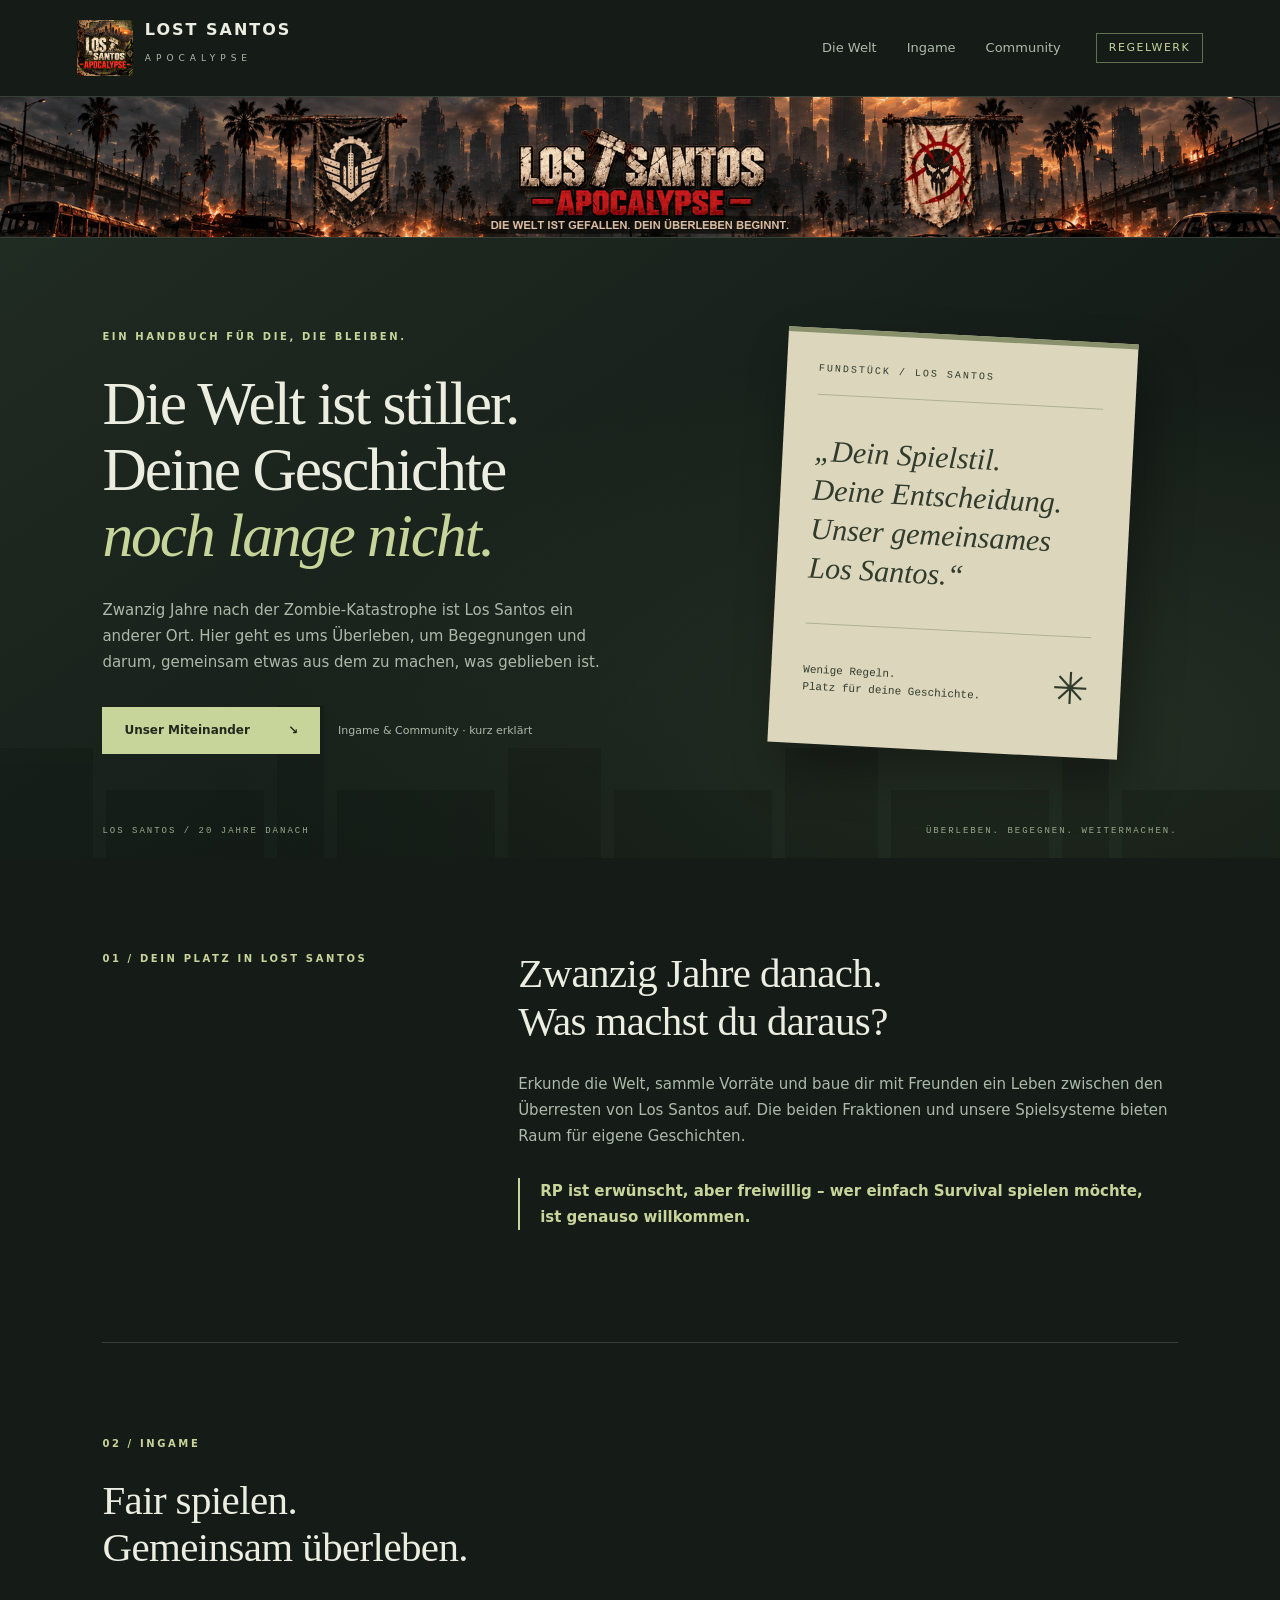
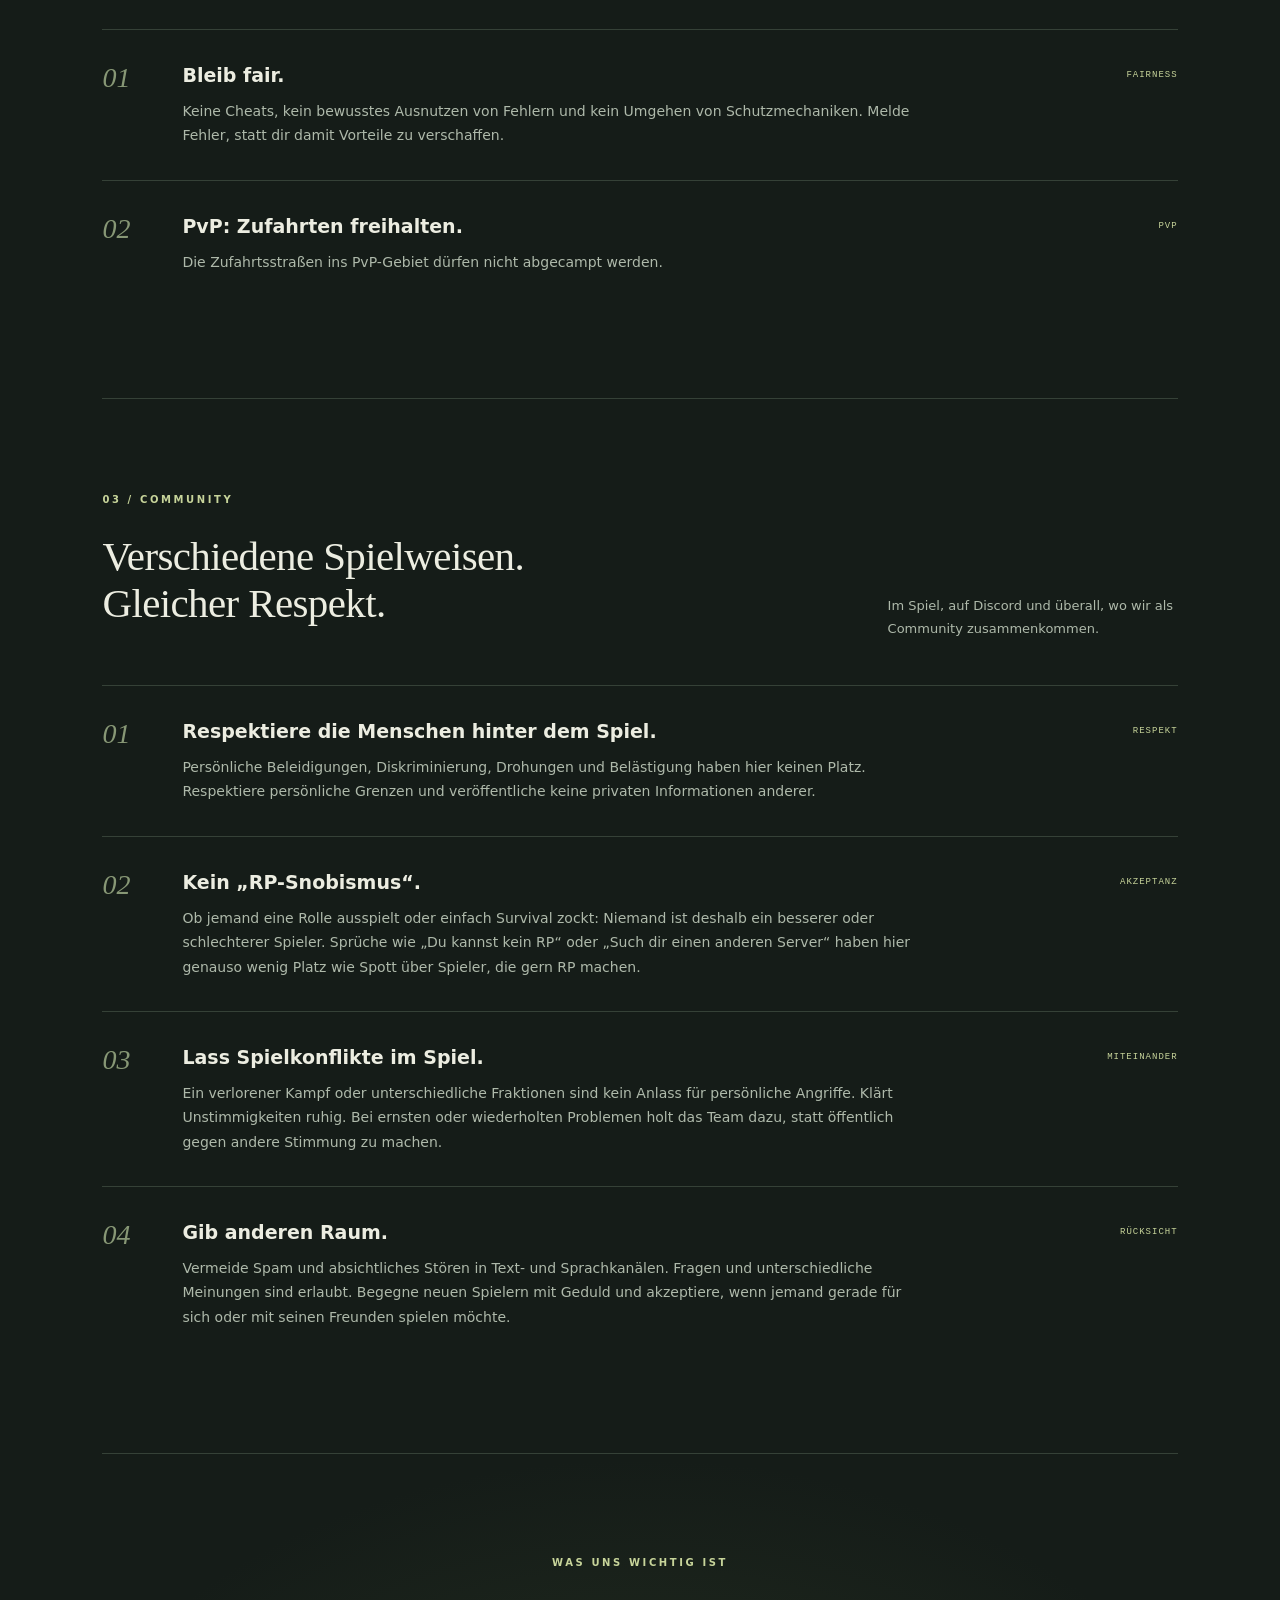
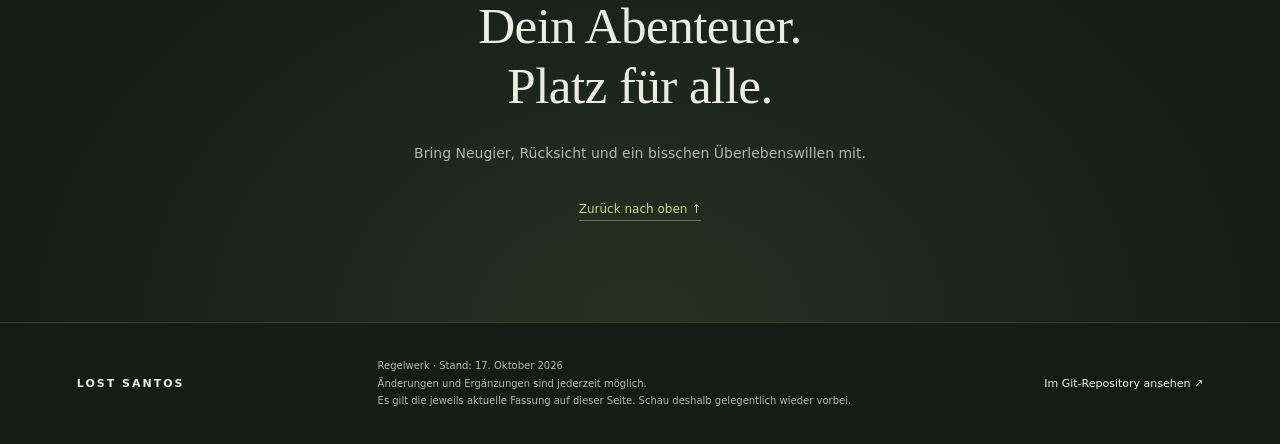
==== website/regelwerk/index.html @ 243e9819 "Community-Regel gegen RP-Snobismus konkretisieren" ====
<!doctype html>
<html lang="de">
<head>
  <meta charset="utf-8">
  <meta name="viewport" content="width=device-width, initial-scale=1">
  <meta name="theme-color" content="#151c18">
  <meta property="og:title" content="Lost Santos Apocalypse · Regelwerk">
  <meta property="og:description" content="Dein Abenteuer. Dein Spielstil. Survival und freiwilliges RP – mit fairen Ingame- und Community-Regeln.">
  <meta property="og:type" content="website">
  <meta property="og:site_name" content="Lost Santos · Apocalypse">
  <meta property="og:url" content="https://boreal-code-forge.github.io/LosT---Apocalypse-Server/">
  <meta property="og:image" content="https://boreal-code-forge.github.io/LosT---Apocalypse-Server/assets/discord-preview-v1.png">
  <meta property="og:image:type" content="image/png">
  <meta property="og:image:width" content="2172">
  <meta property="og:image:height" content="724">
  <meta property="og:image:alt" content="Lost Santos Apocalypse – Logo zwischen den beiden Fraktionsbannern in der verlassenen Stadt">
  <meta name="twitter:card" content="summary_large_image">
  <meta name="twitter:title" content="Lost Santos Apocalypse · Regelwerk">
  <meta name="twitter:description" content="Survival und freiwilliges RP. Dein Spielstil, unser gemeinsames Los Santos.">
  <meta name="twitter:image" content="https://boreal-code-forge.github.io/LosT---Apocalypse-Server/assets/discord-preview-v1.png">
  <meta name="twitter:image:alt" content="Lost Santos Apocalypse – Projektmotiv">
  <meta name="description" content="Lost Santos – zwanzig Jahre nach der Katastrophe. Survival und freiwilliges RP. Ingame- und Community-Regeln für alle Spielweisen.">
  <link rel="icon" type="image/png" href="assets/logo.png">
  <title>Das kleine Regelwerk · Lost Santos</title>
  <link rel="stylesheet" href="style.css?v=2">
<script id="discord:component-embed" type="application/json">{"component":{"accent_color":13096090,"components":[{"items":[{"media":{"url":"https://boreal-code-forge.github.io/LosT---Apocalypse-Server/assets/discord-preview-v1.png"},"description":"Lost Santos Apocalypse"}],"type":12},{"content":"## Lost Santos · Regelwerk\nSurvival, RP oder beides: Du entscheidest. Gemeinsam spielen, fair bleiben und andere Spielweisen respektieren.","type":10},{"components":[{"url":"https://boreal-code-forge.github.io/LosT---Apocalypse-Server/#ingame","style":5,"label":"Ingame-Regeln","type":2},{"url":"https://boreal-code-forge.github.io/LosT---Apocalypse-Server/#community","style":5,"label":"Community-Regeln","type":2}],"type":1}],"type":17}}</script>
</head>
<body>
  <a class="skip" href="#leitlinien">Direkt zu den Ingame-Regeln</a>
  <header class="topbar">
    <a class="brand" href="#"><img class="brand-logo" src="assets/logo.png" width="96" height="96" alt=""> LOST SANTOS<span class="brand-sub">APOCALYPSE</span></a>
    <nav aria-label="Seitennavigation"><a href="#welt">Die Welt</a><a href="#ingame">Ingame</a><a href="#community">Community</a></nav>
    <span class="draft">Regelwerk</span>
  </header>
  <main>
    <div class="project-banner">
      <picture>
        <source media="(prefers-reduced-motion: reduce)" srcset="assets/banner.png">
        <img src="assets/banner.gif" width="1920" height="210" alt="Lost Santos Apocalypse – verlassene Skyline und die Banner beider Fraktionen" fetchpriority="high">
      </picture>
    </div>
    <section class="hero" aria-labelledby="titel">
      <div class="hero-copy"><p class="eyebrow">EIN HANDBUCH FÜR DIE, DIE BLEIBEN.</p>
        <h1 id="titel">Die Welt ist stiller.<br>Deine Geschichte<br><em>noch lange nicht.</em></h1>
        <p class="intro">Zwanzig Jahre nach der Zombie-Katastrophe ist Los Santos ein anderer Ort. Hier geht es ums Überleben, um Begegnungen und darum, gemeinsam etwas aus dem zu machen, was geblieben ist.</p>
        <a class="button" href="#leitlinien">Unser Miteinander <span aria-hidden="true">↘</span></a><span class="reading">Ingame &amp; Community · kurz erklärt</span>
      </div>
      <aside class="field-note"><span class="note-meta">FUNDSTÜCK / LOS SANTOS</span><p>„Dein Spielstil.<br>Deine Entscheidung.<br>Unser gemeinsames Los Santos.“</p><div class="note-bottom">Wenige Regeln.<br>Platz für deine Geschichte.<span aria-hidden="true">✳</span></div></aside>
      <div class="horizon" aria-hidden="true"><i></i><i></i><i></i><i></i><i></i><i></i><i></i><i></i><i></i><i></i></div>
      <div class="hero-bottom"><span>LOS SANTOS / 20 JAHRE DANACH</span><span>ÜBERLEBEN. BEGEGNEN. WEITERMACHEN.</span></div>
    </section>
    <section class="world section" id="welt"><p class="eyebrow">01 / DEIN PLATZ IN LOST SANTOS</p><div><h2>Zwanzig Jahre danach.<br>Was machst du daraus?</h2><p>Erkunde die Welt, sammle Vorräte und baue dir mit Freunden ein Leben zwischen den Überresten von Los Santos auf. Die beiden Fraktionen und unsere Spielsysteme bieten Raum für eigene Geschichten.</p><p class="principle">RP ist erwünscht, aber freiwillig – wer einfach Survival spielen möchte, ist genauso willkommen.</p></div></section>
    <section class="rules section" id="leitlinien"><div class="section-heading" id="ingame"><div><p class="eyebrow">02 / INGAME</p><h2>Fair spielen.<br>Gemeinsam überleben.</h2></div></div>
      <div class="rule-list">
        <article><span class="number">01</span><div><h3>Bleib fair.</h3><p>Keine Cheats, kein bewusstes Ausnutzen von Fehlern und kein Umgehen von Schutzmechaniken. Melde Fehler, statt dir damit Vorteile zu verschaffen.</p></div><span class="rule-tag">FAIRNESS</span></article>
        <article><span class="number">02</span><div><h3>PvP: Zufahrten freihalten.</h3><p>Die Zufahrtsstraßen ins PvP-Gebiet dürfen nicht abgecampt werden.</p></div><span class="rule-tag">PVP</span></article>
      </div>
    </section>
    <section class="rules section" id="community"><div class="section-heading"><div><p class="eyebrow">03 / COMMUNITY</p><h2>Verschiedene Spielweisen.<br>Gleicher Respekt.</h2></div><p>Im Spiel, auf Discord und überall, wo wir als Community zusammenkommen.</p></div>
      <div class="rule-list">
        <article><span class="number">01</span><div><h3>Respektiere die Menschen hinter dem Spiel.</h3><p>Persönliche Beleidigungen, Diskriminierung, Drohungen und Belästigung haben hier keinen Platz. Respektiere persönliche Grenzen und veröffentliche keine privaten Informationen anderer.</p></div><span class="rule-tag">RESPEKT</span></article>
        <article><span class="number">02</span><div><h3>Kein „RP-Snobismus“.</h3><p>Ob jemand eine Rolle ausspielt oder einfach Survival zockt: Niemand ist deshalb ein besserer oder schlechterer Spieler. Sprüche wie „Du kannst kein RP“ oder „Such dir einen anderen Server“ haben hier genauso wenig Platz wie Spott über Spieler, die gern RP machen.</p></div><span class="rule-tag">AKZEPTANZ</span></article>
        <article><span class="number">03</span><div><h3>Lass Spielkonflikte im Spiel.</h3><p>Ein verlorener Kampf oder unterschiedliche Fraktionen sind kein Anlass für persönliche Angriffe. Klärt Unstimmigkeiten ruhig. Bei ernsten oder wiederholten Problemen holt das Team dazu, statt öffentlich gegen andere Stimmung zu machen.</p></div><span class="rule-tag">MITEINANDER</span></article>
        <article><span class="number">04</span><div><h3>Gib anderen Raum.</h3><p>Vermeide Spam und absichtliches Stören in Text- und Sprachkanälen. Fragen und unterschiedliche Meinungen sind erlaubt. Begegne neuen Spielern mit Geduld und akzeptiere, wenn jemand gerade für sich oder mit seinen Freunden spielen möchte.</p></div><span class="rule-tag">RÜCKSICHT</span></article>
      </div>
    </section>
    <section class="closing"><p class="eyebrow">WAS UNS WICHTIG IST</p><h2>Dein Abenteuer.<br>Platz für alle.</h2><p>Bring Neugier, Rücksicht und ein bisschen Überlebenswillen mit.</p><a href="#titel">Zurück nach oben ↑</a></section>
  </main>
  <footer><a class="footer-brand" href="#">LOST SANTOS</a><p>Regelwerk · Stand: 17. Oktober 2026<br>Änderungen und Ergänzungen sind jederzeit möglich.<br>Es gilt die jeweils aktuelle Fassung auf dieser Seite. Schau deshalb gelegentlich wieder vorbei.</p><a href="https://github.com/Boreal-Code-Forge/LosT---Apocalypse-Server/tree/main/website/regelwerk">Im Git-Repository ansehen ↗</a></footer>
</body>
</html>
---- website/regelwerk/style.css ----
:root{color-scheme:dark;--bg:#151c18;--ink:#ecede1;--muted:#aeb9aa;--line:#354137;--accent:#c7d49a;--paper:#dcd6bd}
*{box-sizing:border-box}html{scroll-behavior:smooth;scroll-padding-top:90px}body{margin:0;background:var(--bg);color:var(--ink);font:16px/1.75 system-ui,-apple-system,"Segoe UI",sans-serif}a{color:inherit;text-decoration:none}a:focus-visible{outline:3px solid var(--accent);outline-offset:6px}.skip{position:absolute;left:20px;top:-100px;background:var(--paper);color:var(--bg);padding:12px;z-index:20}.skip:focus{top:10px}.topbar{min-height:96px;padding:20px 6%;display:flex;align-items:center;gap:35px;border-bottom:1px solid var(--line)}.brand{font-weight:850;letter-spacing:2px;display:grid;grid-template-columns:44px auto;column-gap:12px;line-height:1.3}.brand-mark{grid-row:span 2;border:1px solid var(--accent);display:grid;place-items:center;color:var(--accent);font-size:16px}.brand-sub{font-size:9px;font-weight:500;letter-spacing:5px;color:var(--muted)}nav{display:flex;gap:30px;margin-left:auto;font-size:13px;color:var(--muted)}nav a:hover,footer a:hover{color:var(--accent)}.draft{border:1px solid #61704d;color:var(--accent);padding:4px 12px;font-size:11px;text-transform:uppercase;letter-spacing:1.5px}.hero{position:relative;overflow:hidden;min-height:710px;padding:82px 8% 74px;display:grid;grid-template-columns:1.5fr 1fr;gap:7%;align-items:center;background:radial-gradient(ellipse at 80% 80%,#45563a55,transparent 55%),linear-gradient(145deg,#202b22,#151c18 65%)}.hero-copy,.field-note{position:relative;z-index:2}.eyebrow{font-size:10px;font-weight:750;letter-spacing:2.6px;color:var(--accent);margin:0 0 24px}h1,h2,h3,p{margin-top:0}h1{font:clamp(42px,4.8vw,76px)/1.08 Georgia,serif;letter-spacing:-2px;margin-bottom:28px}h1 em{color:var(--accent);font-weight:400}.intro{max-width:520px;color:var(--muted);font-size:15px}.button{display:inline-flex;gap:38px;align-items:center;background:var(--accent);color:#20291b;padding:13px 22px;font-size:12px;font-weight:750;margin-top:16px}.button:hover{background:#e2eabf}.reading{display:inline-block;color:var(--muted);font-size:11px;margin:18px}.field-note{background:var(--paper);color:#303b2c;max-width:350px;padding:30px 32px;transform:rotate(3deg);box-shadow:12px 24px 50px #0005;border-top:5px solid #89916c}.note-meta{font:10px monospace;letter-spacing:2px;border-bottom:1px solid #89916c88;display:block;padding-bottom:20px}.field-note>p{font:italic 30px/1.3 Georgia,serif;margin:36px 0}.note-bottom{display:flex;justify-content:space-between;align-items:center;font:11px/1.6 monospace;border-top:1px solid #89916c88;padding-top:20px}.note-bottom span{font-size:44px}.hero-bottom{position:absolute;bottom:22px;left:8%;right:8%;display:flex;justify-content:space-between;font:9px monospace;letter-spacing:2px;color:#99a88b}.horizon{position:absolute;bottom:0;left:0;width:100%;height:170px;display:flex;align-items:end;gap:1%;opacity:.18;pointer-events:none}.horizon i{background:#070c08;width:10%;height:65%}.horizon i:nth-child(3n){height:90%;width:5%}.horizon i:nth-child(2n){height:40%;width:17%}.section{margin:0 auto;padding:92px 0;max-width:1120px;width:84%;border-bottom:1px solid var(--line)}.world{display:grid;grid-template-columns:1fr 2fr;gap:8%}h2{font:clamp(30px,3.2vw,46px)/1.17 Georgia,serif;letter-spacing:-.6px;margin-bottom:25px}.world p:not(.eyebrow),.examples>div>p:not(.eyebrow){color:var(--muted);font-size:15px;max-width:650px}.world .principle{color:var(--accent)!important;font-weight:650;border-left:2px solid var(--accent);padding-left:20px;margin:28px 0 20px}.section-heading{display:flex;justify-content:space-between;gap:40px;align-items:end;margin-bottom:32px}.section-heading>p{max-width:290px;font-size:13px;color:var(--muted)}.rule-list article{display:grid;grid-template-columns:60px 1fr 110px;gap:20px;padding:32px 0;border-top:1px solid var(--line)}.number{font:italic 28px Georgia,serif;color:#879775}h3{font-size:19px;line-height:1.4;margin-bottom:10px;font-weight:600}.rule-list p{font-size:14px;color:var(--muted);max-width:740px;margin-bottom:0}.rule-tag{font:9px monospace;letter-spacing:1px;color:var(--accent);padding-top:8px;text-align:right}.rule-list .small-note{font-size:12px;margin-top:12px;color:#d5c79c}.examples{display:grid;grid-template-columns:1fr 1.2fr;gap:10%}.example-stack figure{margin:0 0 22px;padding:25px 28px;background:#202a22;border-left:2px solid #64774e}.example-stack figcaption{font:9px monospace;letter-spacing:1.2px;color:var(--accent)}blockquote{font:italic 23px/1.4 Georgia,serif;margin:16px 0}.example-stack p{font-size:12px;color:var(--muted);margin:0}.closing{text-align:center;padding:100px 8%;background:radial-gradient(ellipse at bottom,#34432a88,transparent 70%)}.closing h2{font-size:clamp(34px,4vw,53px)}.closing>p:not(.eyebrow){font-size:14px;color:var(--muted)}.closing>a{display:inline-block;margin-top:20px;border-bottom:1px solid #687855;font-size:12px;color:var(--accent)}footer{padding:34px 6%;border-top:1px solid var(--line);display:flex;justify-content:space-between;align-items:center;gap:30px}footer p{font-size:10px;color:var(--muted);margin:0}footer>a{font-size:11px}.footer-brand{font-weight:850;letter-spacing:2px}
@media(min-width:1500px){.hero{padding-left:max(8%,calc((100% - 1120px)/2));padding-right:max(8%,calc((100% - 1120px)/2))}}@media(max-width:800px){.topbar{gap:18px;flex-wrap:wrap;padding:18px 6%}.brand{font-size:13px}nav{order:3;width:100%;justify-content:center;margin:0;gap:28px}.draft{margin-left:auto}.hero{grid-template-columns:1fr;padding:55px 8% 75px;gap:40px}.field-note{width:100%;max-width:440px;transform:rotate(1deg);justify-self:center}.hero-bottom{font-size:8px}.hero-bottom span:last-child{display:none}.section{padding:55px 0}.world,.examples{grid-template-columns:1fr;gap:15px}.section-heading{display:block}.section-heading>p{max-width:none}.rule-list article{grid-template-columns:35px 1fr;gap:12px}.rule-tag{grid-column:2;text-align:left;padding:0;grid-row:auto}.reading{margin-left:0;display:block}.closing{padding:65px 8%}footer{flex-direction:column;text-align:center;gap:18px}h1{letter-spacing:-1px}.field-note>p{font-size:27px}}@media(prefers-reduced-motion:reduce){html{scroll-behavior:auto}}@media print{body{background:white;color:#111}.topbar, .horizon,.button,.reading,.hero-bottom,.closing>a,footer>a{display:none}.hero{display:block;min-height:0;padding:20px;background:none}.field-note{display:none}.section{width:100%;padding:25px 0}.world,.examples{display:block}.eyebrow,.rule-list p,.world p:not(.eyebrow),.rule-tag{color:#333!important}.rule-list article{break-inside:avoid}.closing{padding:25px;background:none}footer{padding:15px}.example-stack figure{background:#eee}h1 em{color:#333}}

/* Originales Projektbranding; Banner immer vollständig anzeigen. */
.brand{grid-template-columns:56px auto}.brand-logo{grid-row:span 2;width:56px;height:56px;object-fit:contain;border-radius:4px;align-self:center}.project-banner{width:100%;background:#171814;border-bottom:1px solid var(--line)}.project-banner picture,.project-banner img{display:block;width:100%}.project-banner img{height:auto;object-fit:contain}.hero{min-height:620px;padding-top:64px;padding-bottom:74px}
@media(max-width:800px){.brand{grid-template-columns:48px auto}.brand-logo{width:48px;height:48px}.hero{min-height:0;padding-top:45px}}
@media print{.project-banner{display:none}}
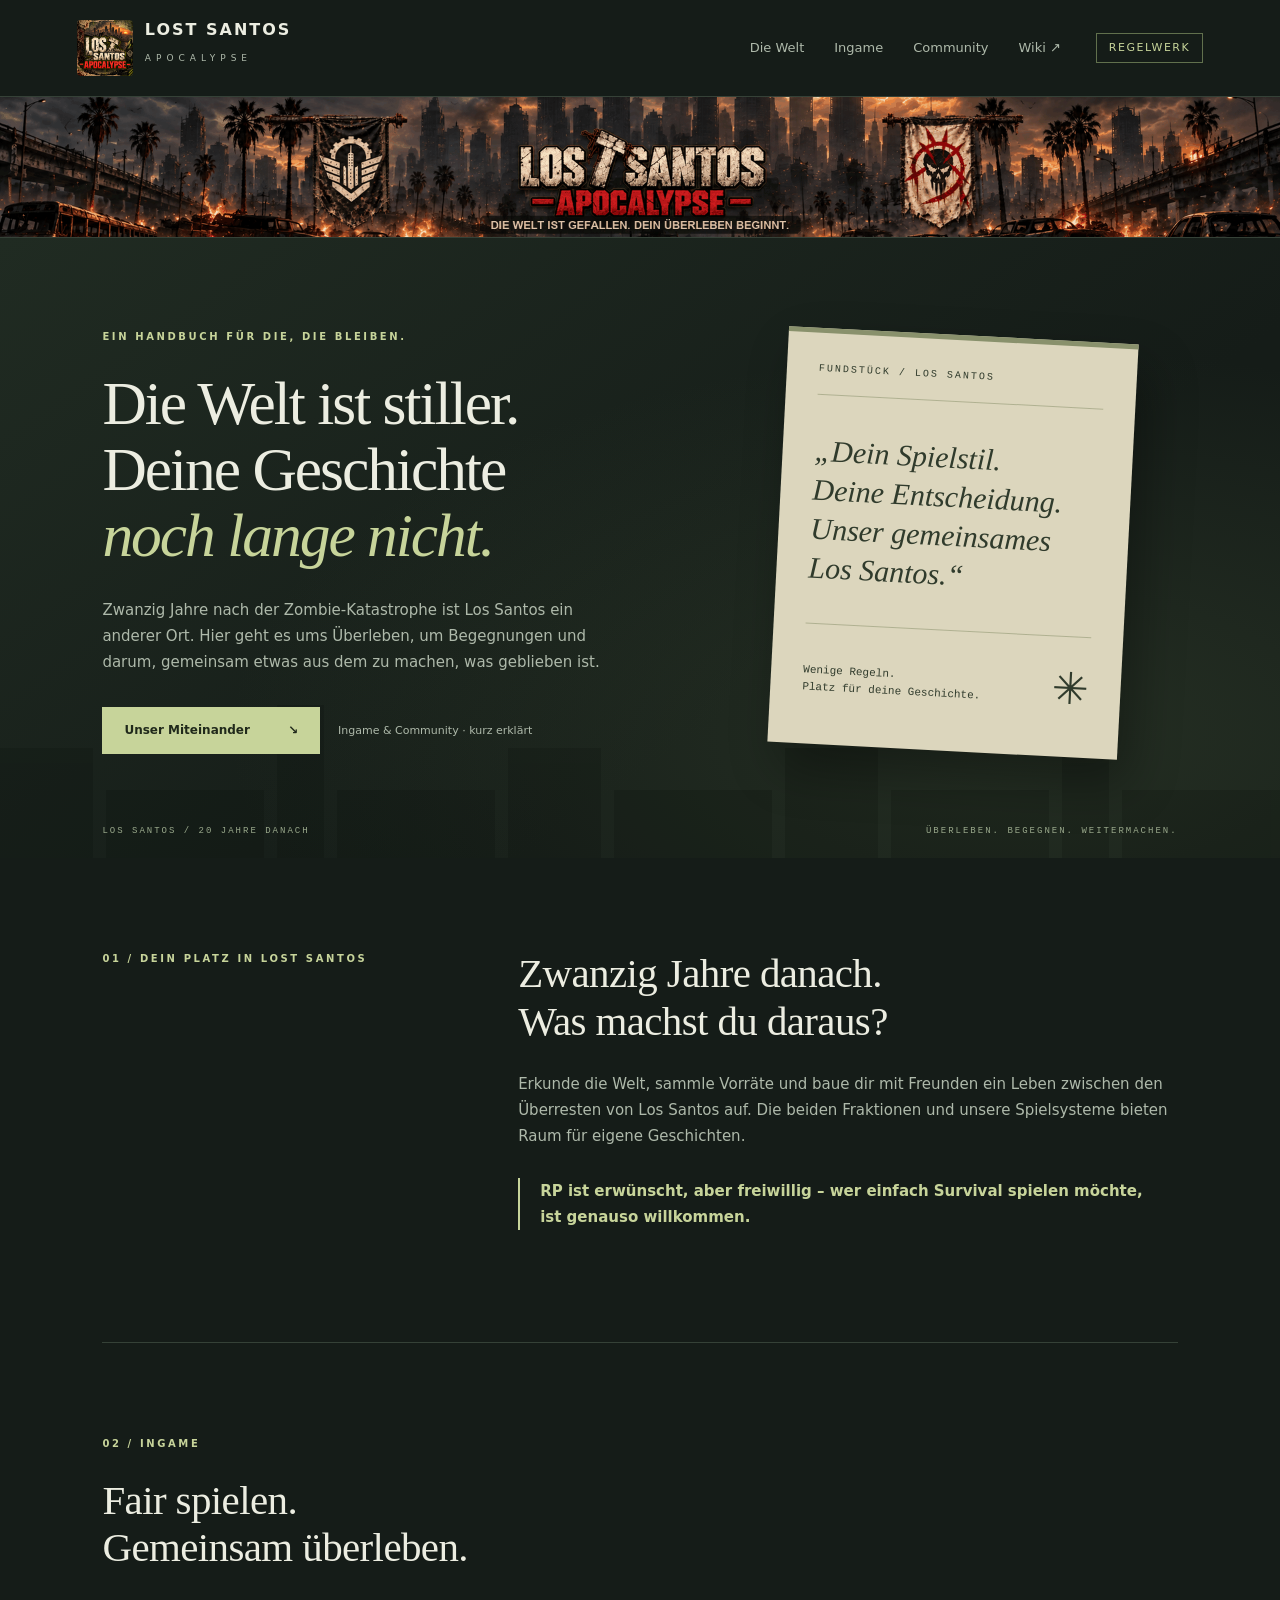
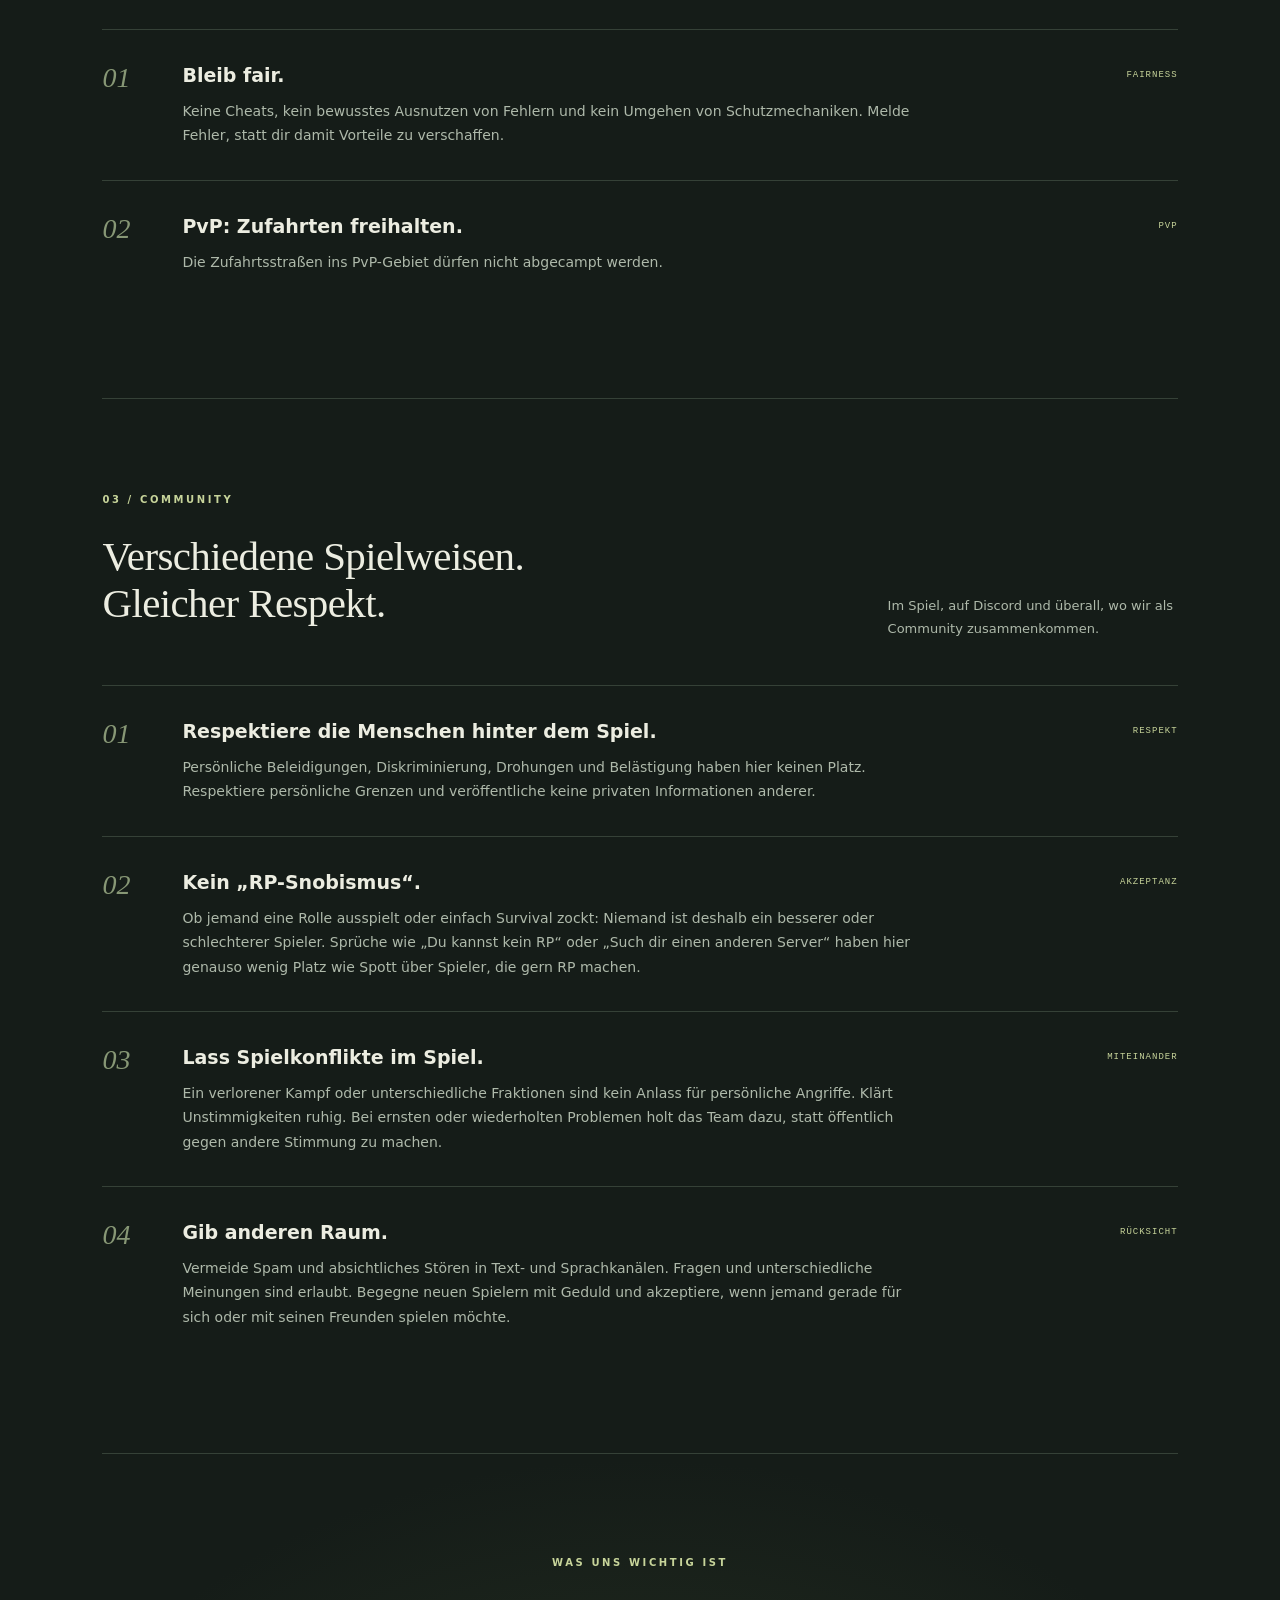
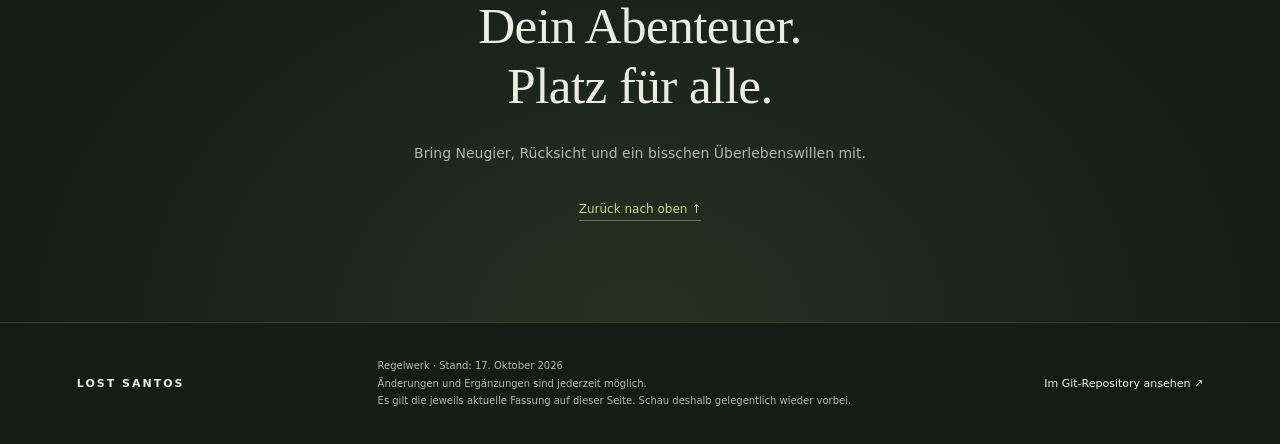
==== commit 2c47c9cb: "Spieler-Wiki mit Suche und nachvollziehbarer Quellenpflege ergänzen" ====
--- a/website/regelwerk/index.html
+++ b/website/regelwerk/index.html
@@ -29,7 +29,7 @@
   <a class="skip" href="#leitlinien">Direkt zu den Ingame-Regeln</a>
   <header class="topbar">
     <a class="brand" href="#"><img class="brand-logo" src="assets/logo.png" width="96" height="96" alt=""> LOST SANTOS<span class="brand-sub">APOCALYPSE</span></a>
-    <nav aria-label="Seitennavigation"><a href="#welt">Die Welt</a><a href="#ingame">Ingame</a><a href="#community">Community</a></nav>
+    <nav aria-label="Seitennavigation"><a href="#welt">Die Welt</a><a href="#ingame">Ingame</a><a href="#community">Community</a><a href="wiki/">Wiki ↗</a></nav>
     <span class="draft">Regelwerk</span>
   </header>
   <main>
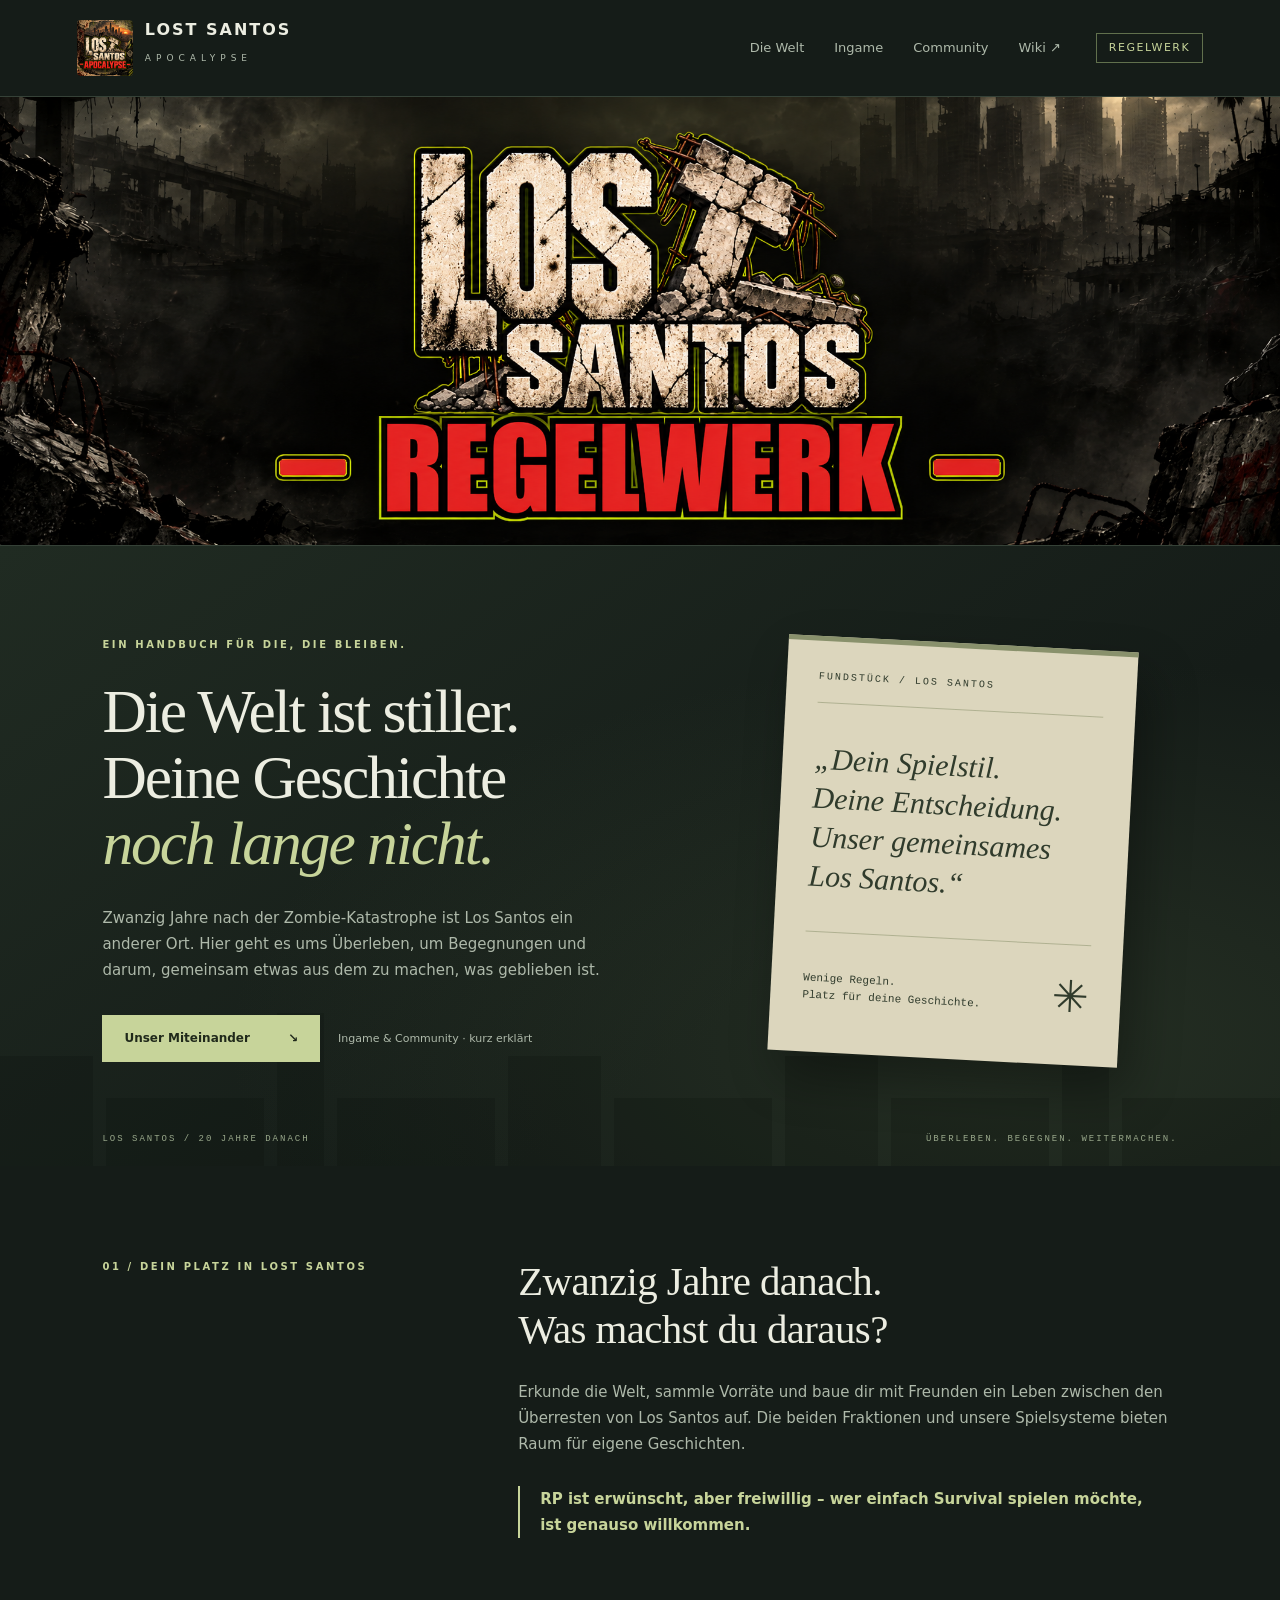
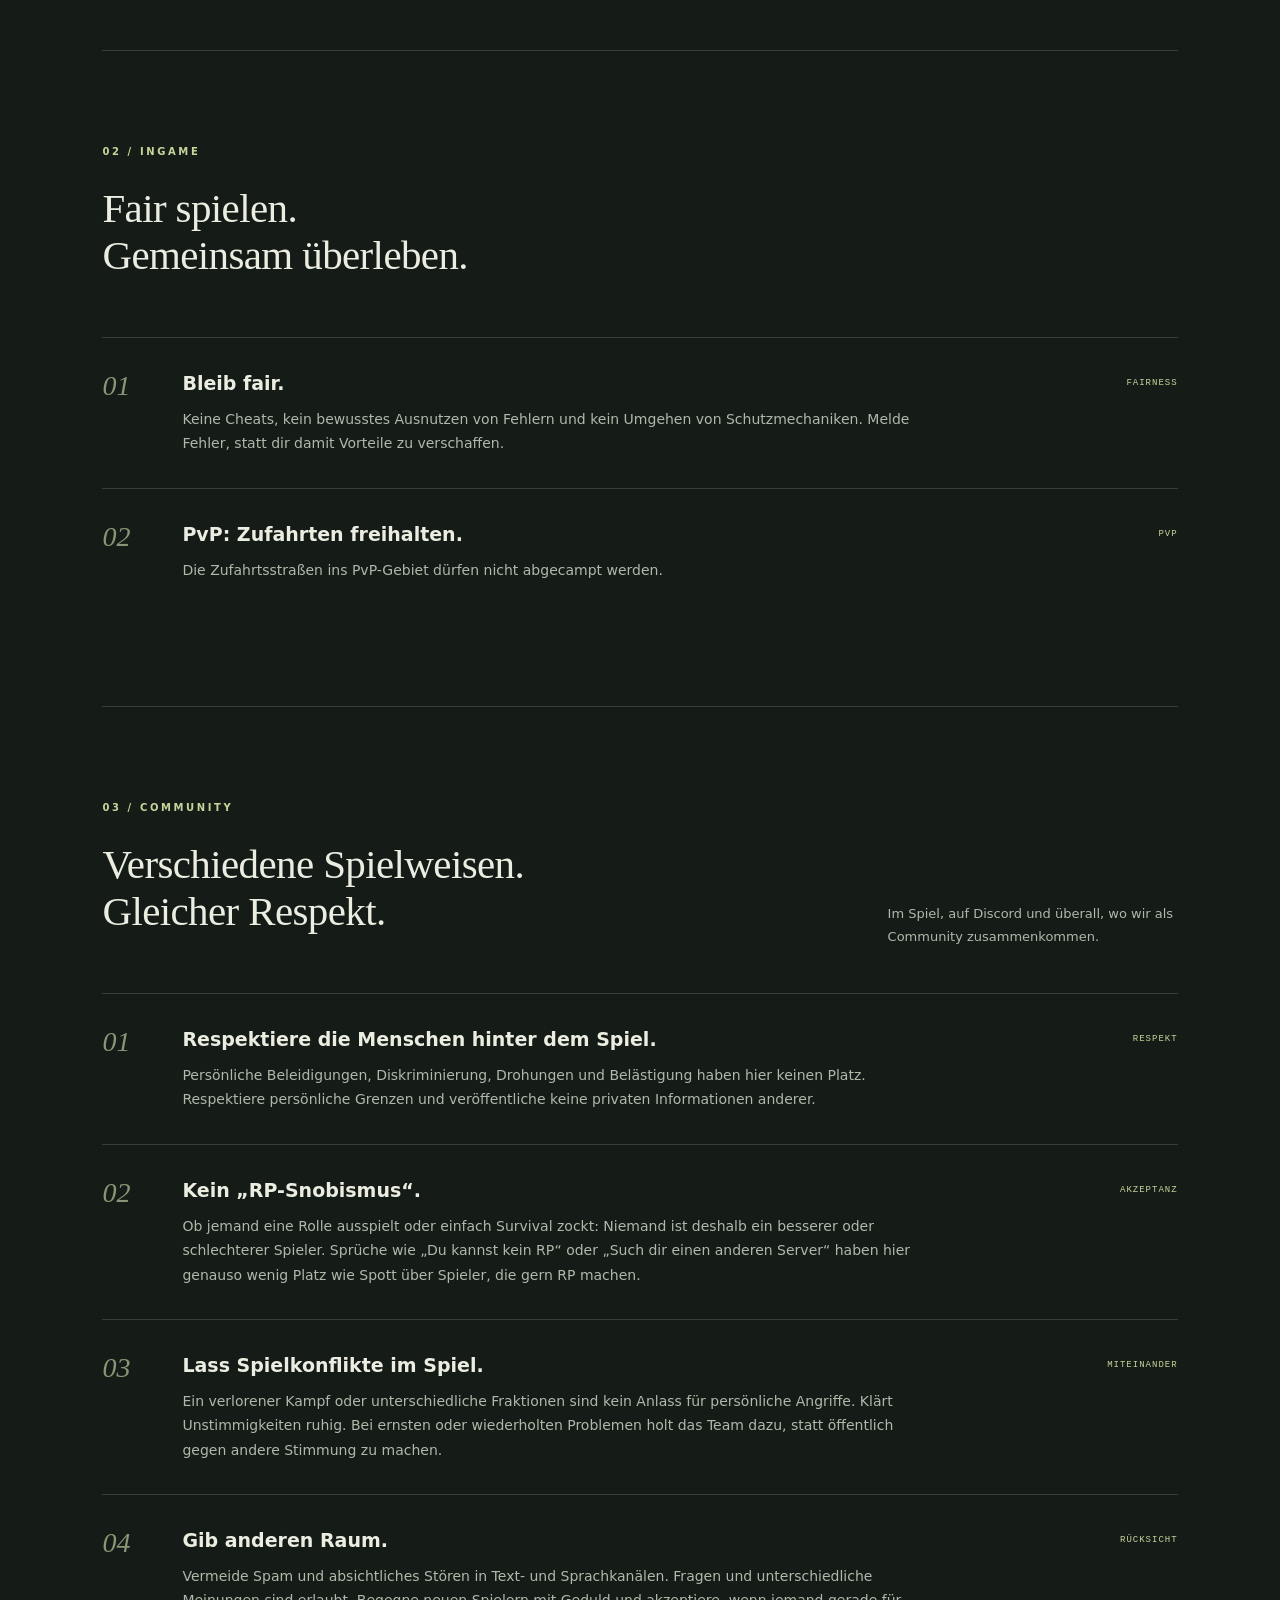
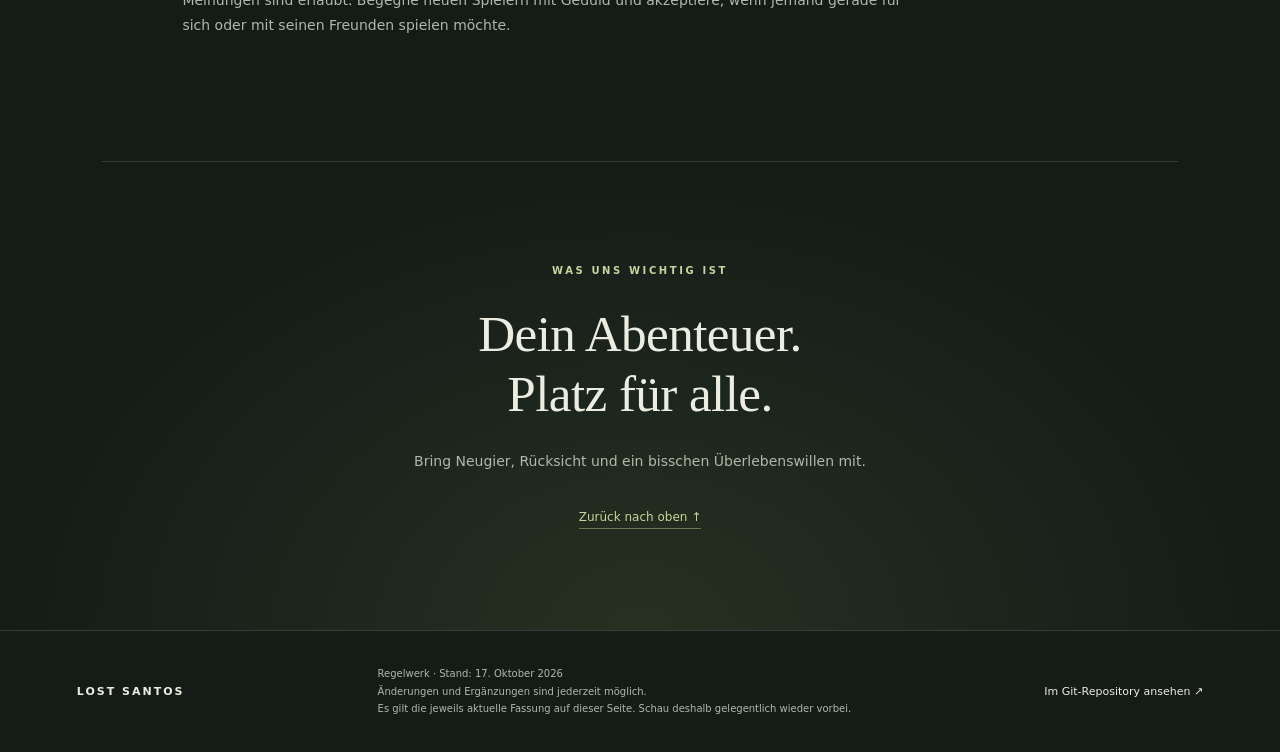
==== commit f9ef8424: "Bereichsbanner für Regelwerk, Wiki und Discord veröffentlichen" ====
--- a/website/regelwerk/index.html
+++ b/website/regelwerk/index.html
@@ -9,21 +9,21 @@
   <meta property="og:type" content="website">
   <meta property="og:site_name" content="Lost Santos · Apocalypse">
   <meta property="og:url" content="https://boreal-code-forge.github.io/LosT---Apocalypse-Server/">
-  <meta property="og:image" content="https://boreal-code-forge.github.io/LosT---Apocalypse-Server/assets/discord-preview-v1.png">
+  <meta property="og:image" content="https://boreal-code-forge.github.io/LosT---Apocalypse-Server/assets/banners/regelwerk.png">
   <meta property="og:image:type" content="image/png">
-  <meta property="og:image:width" content="2172">
-  <meta property="og:image:height" content="724">
-  <meta property="og:image:alt" content="Lost Santos Apocalypse – Logo zwischen den beiden Fraktionsbannern in der verlassenen Stadt">
+  <meta property="og:image:width" content="2120">
+  <meta property="og:image:height" content="742">
+  <meta property="og:image:alt" content="Lost Santos – Regelwerk">
   <meta name="twitter:card" content="summary_large_image">
   <meta name="twitter:title" content="Lost Santos Apocalypse · Regelwerk">
   <meta name="twitter:description" content="Survival und freiwilliges RP. Dein Spielstil, unser gemeinsames Los Santos.">
-  <meta name="twitter:image" content="https://boreal-code-forge.github.io/LosT---Apocalypse-Server/assets/discord-preview-v1.png">
-  <meta name="twitter:image:alt" content="Lost Santos Apocalypse – Projektmotiv">
+  <meta name="twitter:image" content="https://boreal-code-forge.github.io/LosT---Apocalypse-Server/assets/banners/regelwerk.png">
+  <meta name="twitter:image:alt" content="Lost Santos – Regelwerk">
   <meta name="description" content="Lost Santos – zwanzig Jahre nach der Katastrophe. Survival und freiwilliges RP. Ingame- und Community-Regeln für alle Spielweisen.">
   <link rel="icon" type="image/png" href="assets/logo.png">
   <title>Das kleine Regelwerk · Lost Santos</title>
-  <link rel="stylesheet" href="style.css?v=2">
-<script id="discord:component-embed" type="application/json">{"component":{"accent_color":13096090,"components":[{"items":[{"media":{"url":"https://boreal-code-forge.github.io/LosT---Apocalypse-Server/assets/discord-preview-v1.png"},"description":"Lost Santos Apocalypse"}],"type":12},{"content":"## Lost Santos · Regelwerk\nSurvival, RP oder beides: Du entscheidest. Gemeinsam spielen, fair bleiben und andere Spielweisen respektieren.","type":10},{"components":[{"url":"https://boreal-code-forge.github.io/LosT---Apocalypse-Server/#ingame","style":5,"label":"Ingame-Regeln","type":2},{"url":"https://boreal-code-forge.github.io/LosT---Apocalypse-Server/#community","style":5,"label":"Community-Regeln","type":2}],"type":1}],"type":17}}</script>
+  <link rel="stylesheet" href="style.css?v=banners-2">
+<script id="discord:component-embed" type="application/json">{"component":{"accent_color":13096090,"components":[{"items":[{"media":{"url":"https://boreal-code-forge.github.io/LosT---Apocalypse-Server/assets/banners/regelwerk.png"},"description":"Lost Santos Apocalypse"}],"type":12},{"content":"## Lost Santos · Regelwerk\nSurvival, RP oder beides: Du entscheidest. Gemeinsam spielen, fair bleiben und andere Spielweisen respektieren.","type":10},{"components":[{"url":"https://boreal-code-forge.github.io/LosT---Apocalypse-Server/#ingame","style":5,"label":"Ingame-Regeln","type":2},{"url":"https://boreal-code-forge.github.io/LosT---Apocalypse-Server/#community","style":5,"label":"Community-Regeln","type":2}],"type":1}],"type":17}}</script>
 </head>
 <body>
   <a class="skip" href="#leitlinien">Direkt zu den Ingame-Regeln</a>
@@ -34,10 +34,7 @@
   </header>
   <main>
     <div class="project-banner">
-      <picture>
-        <source media="(prefers-reduced-motion: reduce)" srcset="assets/banner.png">
-        <img src="assets/banner.gif" width="1920" height="210" alt="Lost Santos Apocalypse – verlassene Skyline und die Banner beider Fraktionen" fetchpriority="high">
-      </picture>
+      <img src="assets/banners/regelwerk.png" width="2120" height="742" alt="Lost Santos – Regelwerk" fetchpriority="high">
     </div>
     <section class="hero" aria-labelledby="titel">
       <div class="hero-copy"><p class="eyebrow">EIN HANDBUCH FÜR DIE, DIE BLEIBEN.</p>
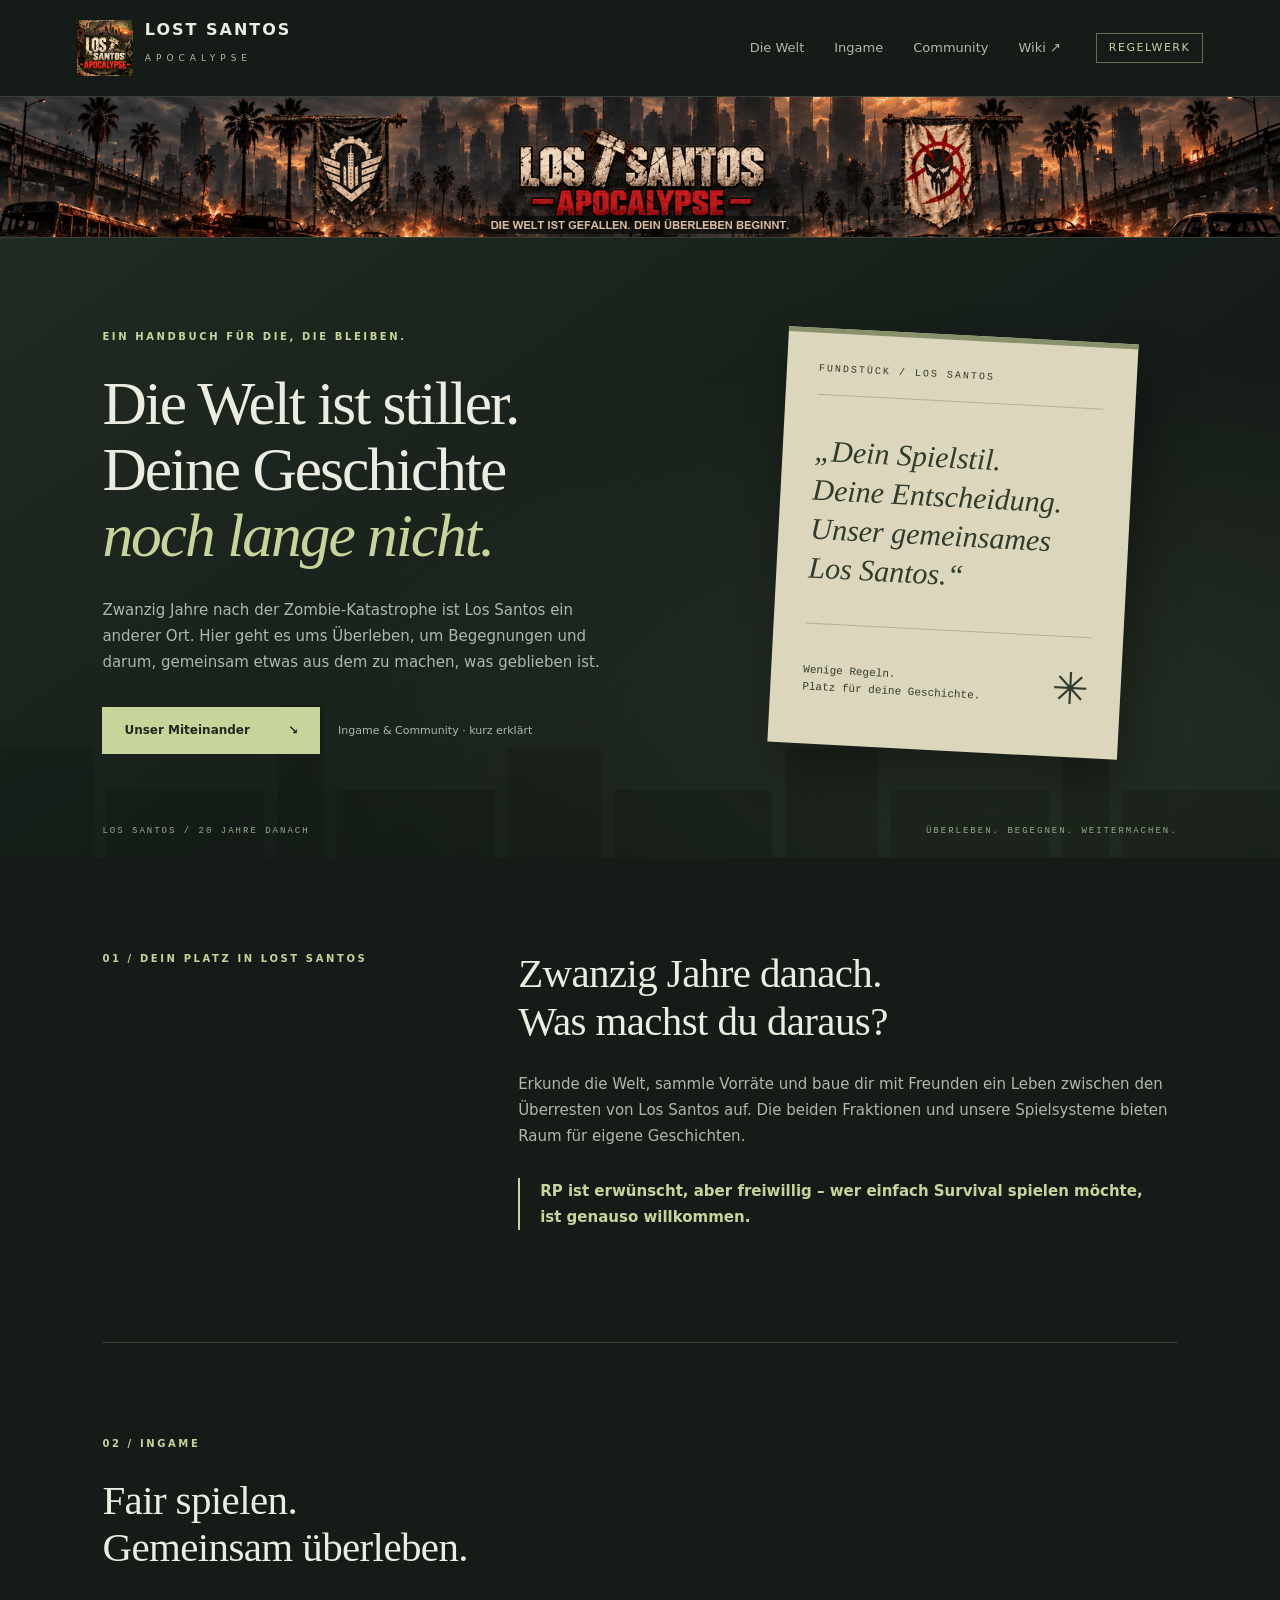
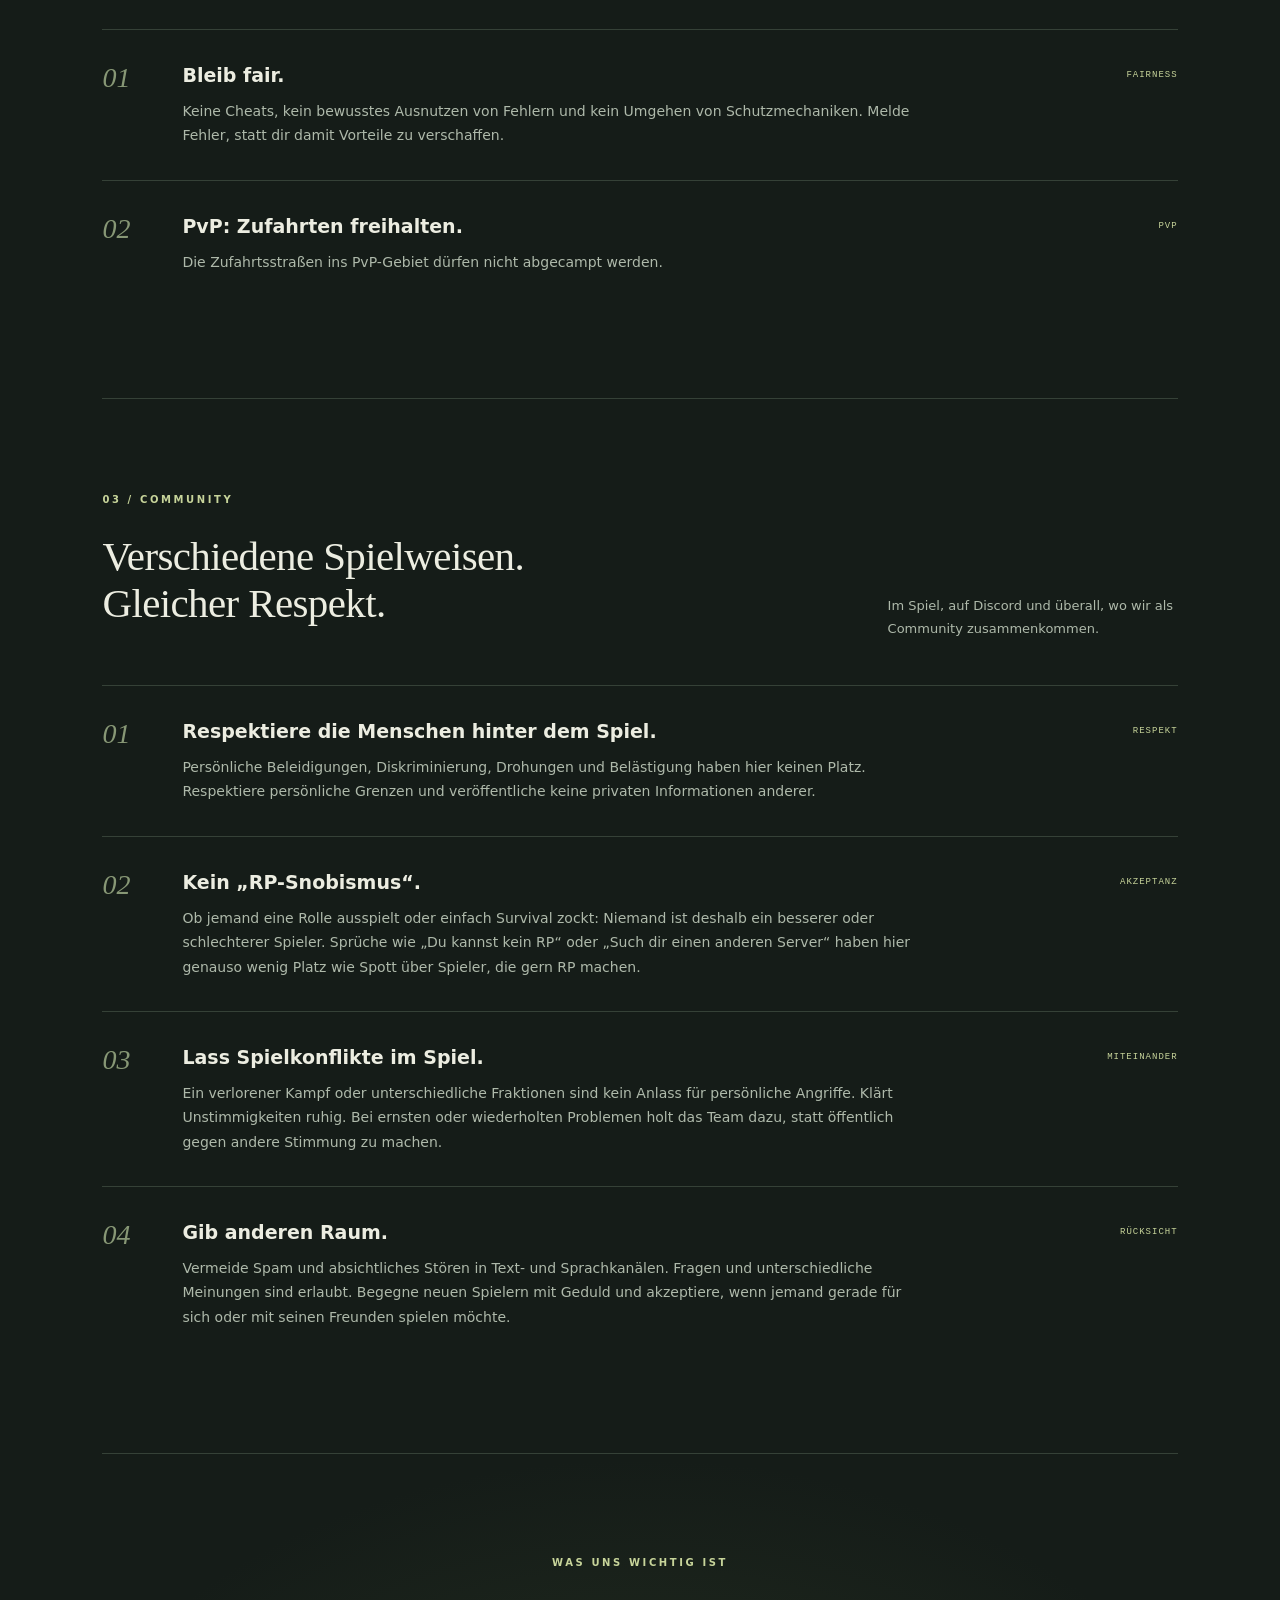
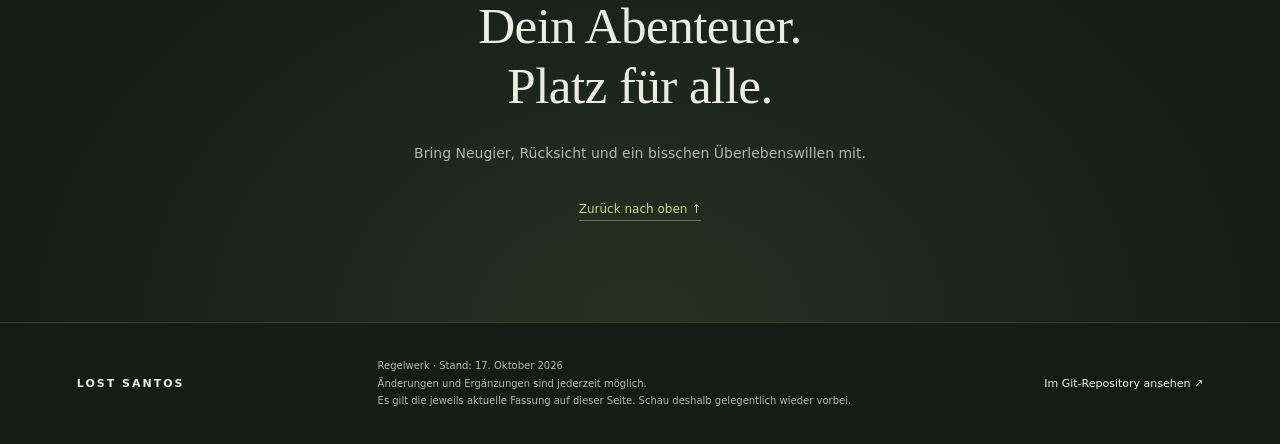
==== commit 18b7f427: "GIF auf Webseiten und Bereichsbanner nur für Discord verwenden" ====
--- a/website/regelwerk/index.html
+++ b/website/regelwerk/index.html
@@ -34,7 +34,10 @@
   </header>
   <main>
     <div class="project-banner">
-      <img src="assets/banners/regelwerk.png" width="2120" height="742" alt="Lost Santos – Regelwerk" fetchpriority="high">
+      <picture>
+        <source media="(prefers-reduced-motion: reduce)" srcset="assets/banner.png">
+        <img src="assets/banner.gif" width="1920" height="210" alt="Lost Santos Apocalypse – verlassene Skyline und Fraktionsbanner" fetchpriority="high">
+      </picture>
     </div>
     <section class="hero" aria-labelledby="titel">
       <div class="hero-copy"><p class="eyebrow">EIN HANDBUCH FÜR DIE, DIE BLEIBEN.</p>
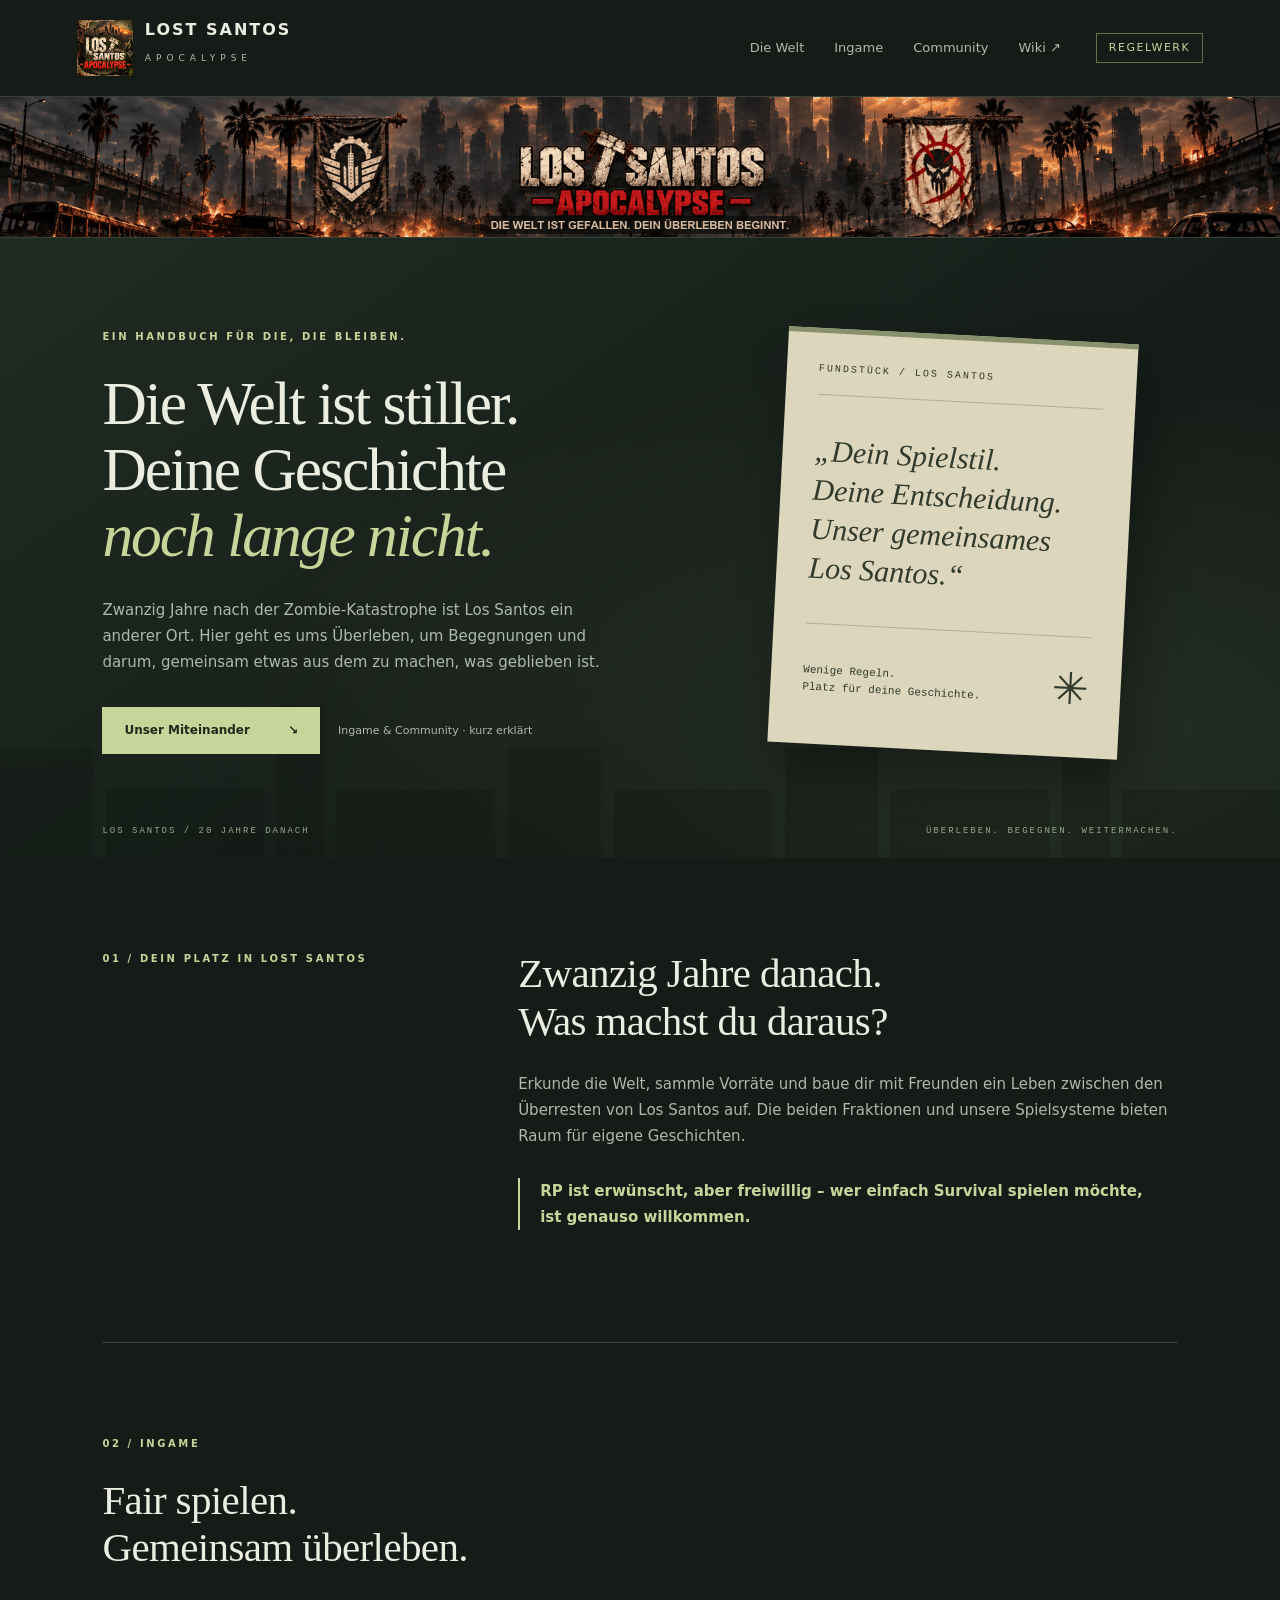
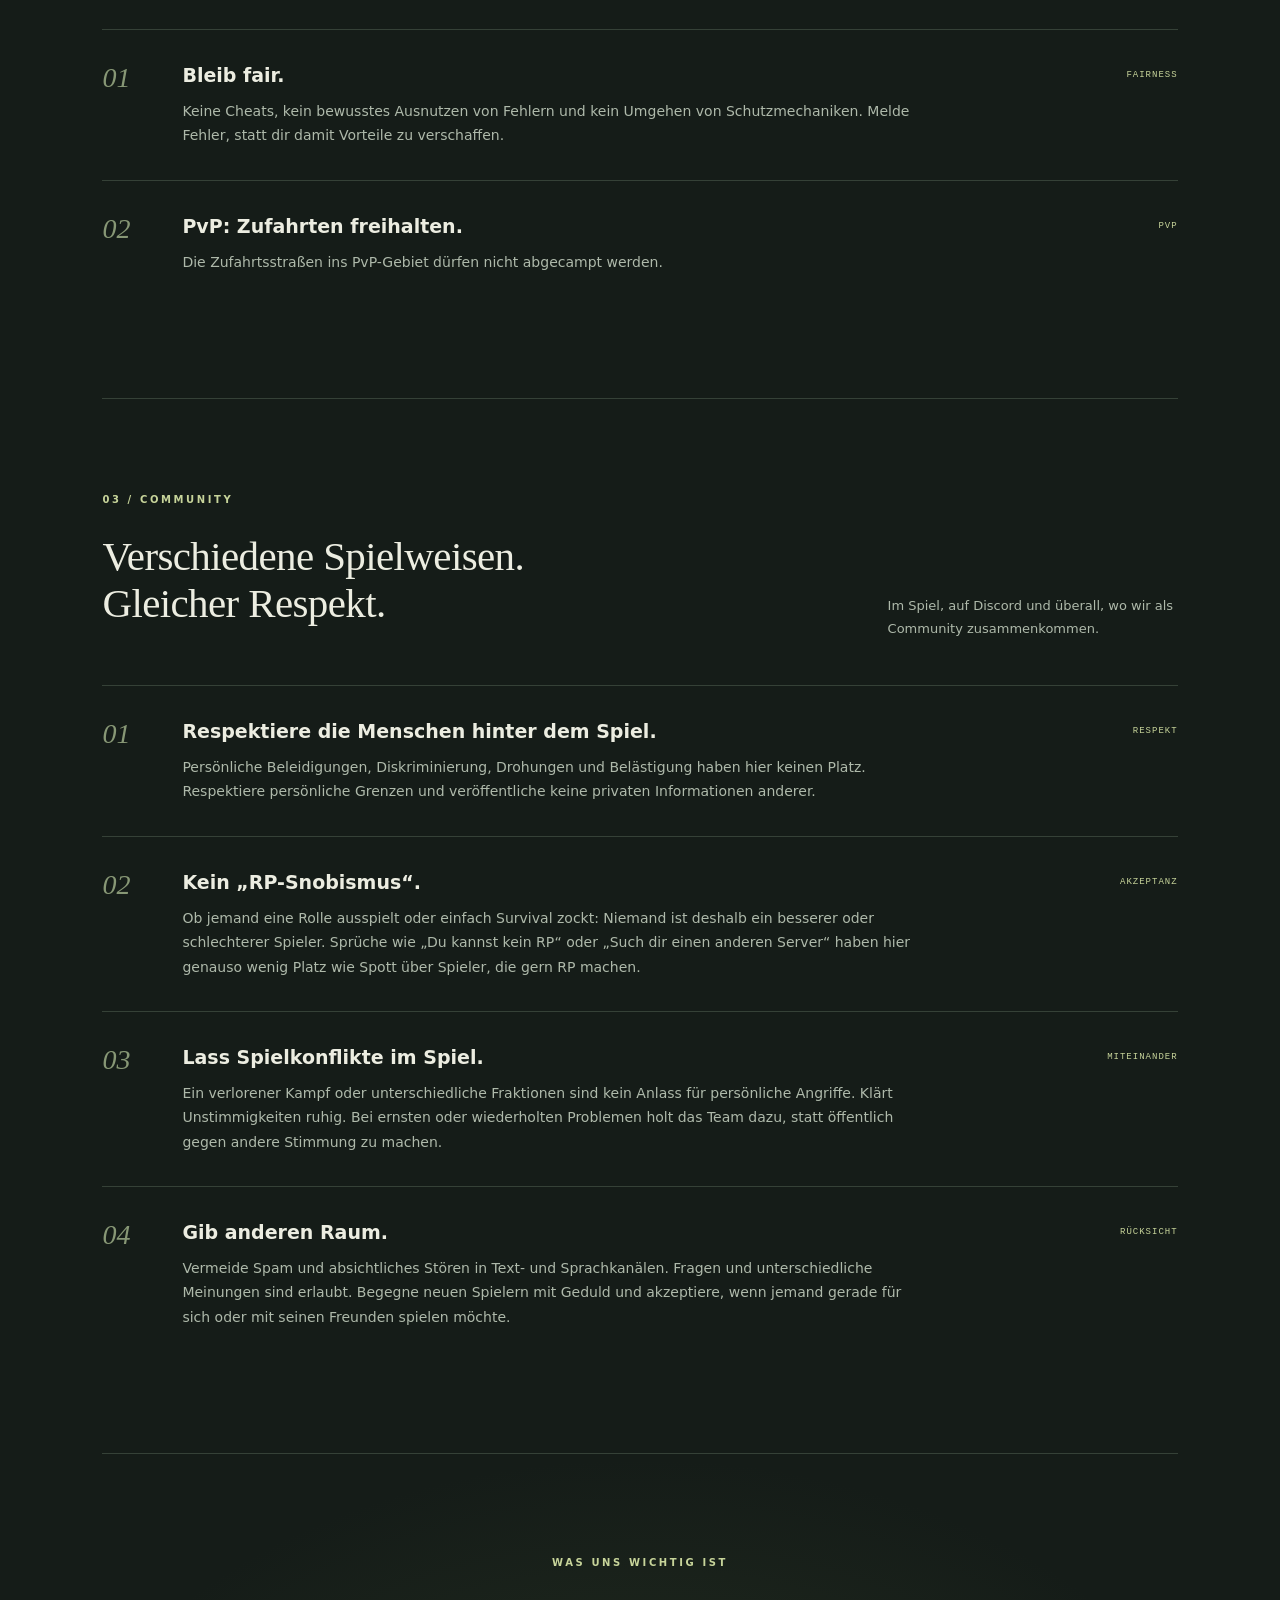
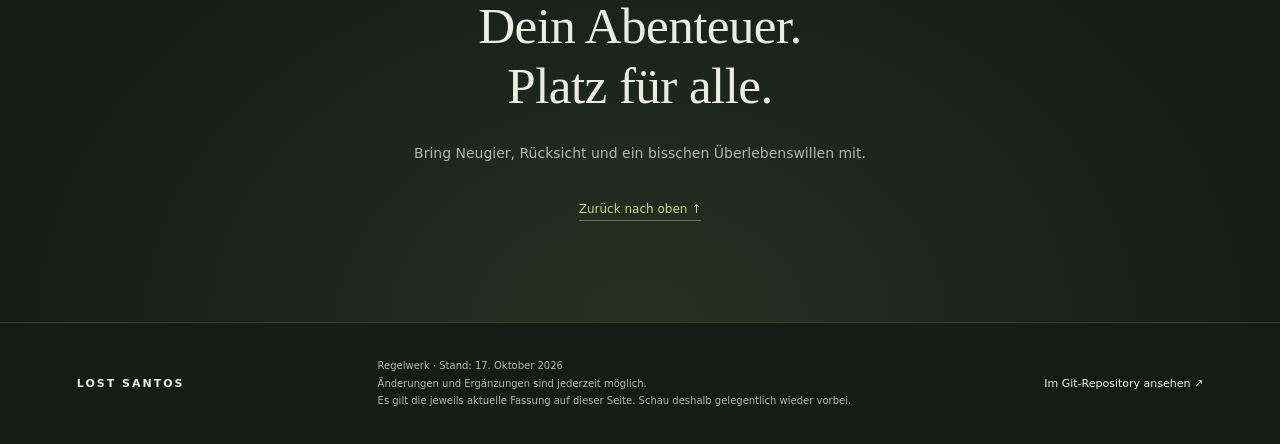
==== commit 96e2098e: "Sichere F4-Einbettung von Regelwerk und Wiki vorbereiten" ====
--- a/website/regelwerk/index.html
+++ b/website/regelwerk/index.html
@@ -24,6 +24,7 @@
   <title>Das kleine Regelwerk · Lost Santos</title>
   <link rel="stylesheet" href="style.css?v=banners-2">
 <script id="discord:component-embed" type="application/json">{"component":{"accent_color":13096090,"components":[{"items":[{"media":{"url":"https://boreal-code-forge.github.io/LosT---Apocalypse-Server/assets/banners/regelwerk.png"},"description":"Lost Santos Apocalypse"}],"type":12},{"content":"## Lost Santos · Regelwerk\nSurvival, RP oder beides: Du entscheidest. Gemeinsam spielen, fair bleiben und andere Spielweisen respektieren.","type":10},{"components":[{"url":"https://boreal-code-forge.github.io/LosT---Apocalypse-Server/#ingame","style":5,"label":"Ingame-Regeln","type":2},{"url":"https://boreal-code-forge.github.io/LosT---Apocalypse-Server/#community","style":5,"label":"Community-Regeln","type":2}],"type":1}],"type":17}}</script>
+  <script defer src="assets/ingame.js?v=1"></script>
 </head>
 <body>
   <a class="skip" href="#leitlinien">Direkt zu den Ingame-Regeln</a>
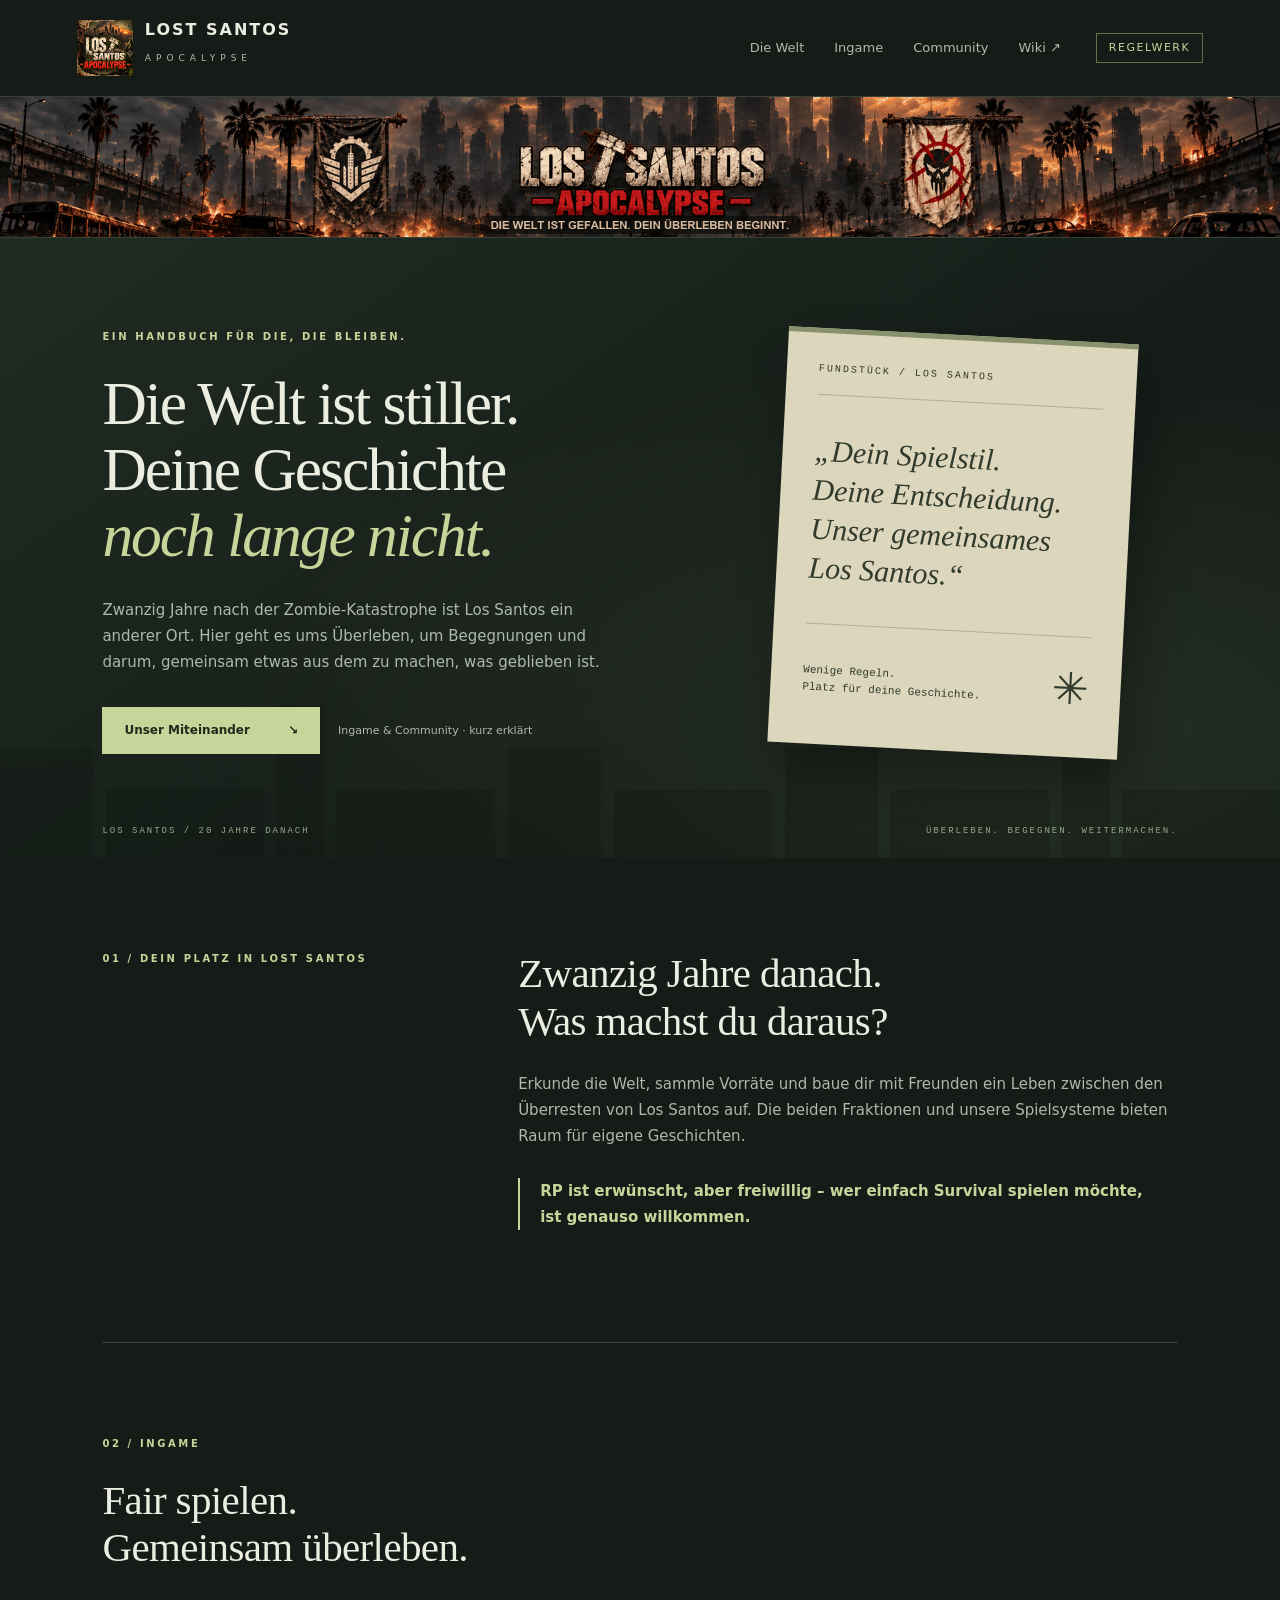
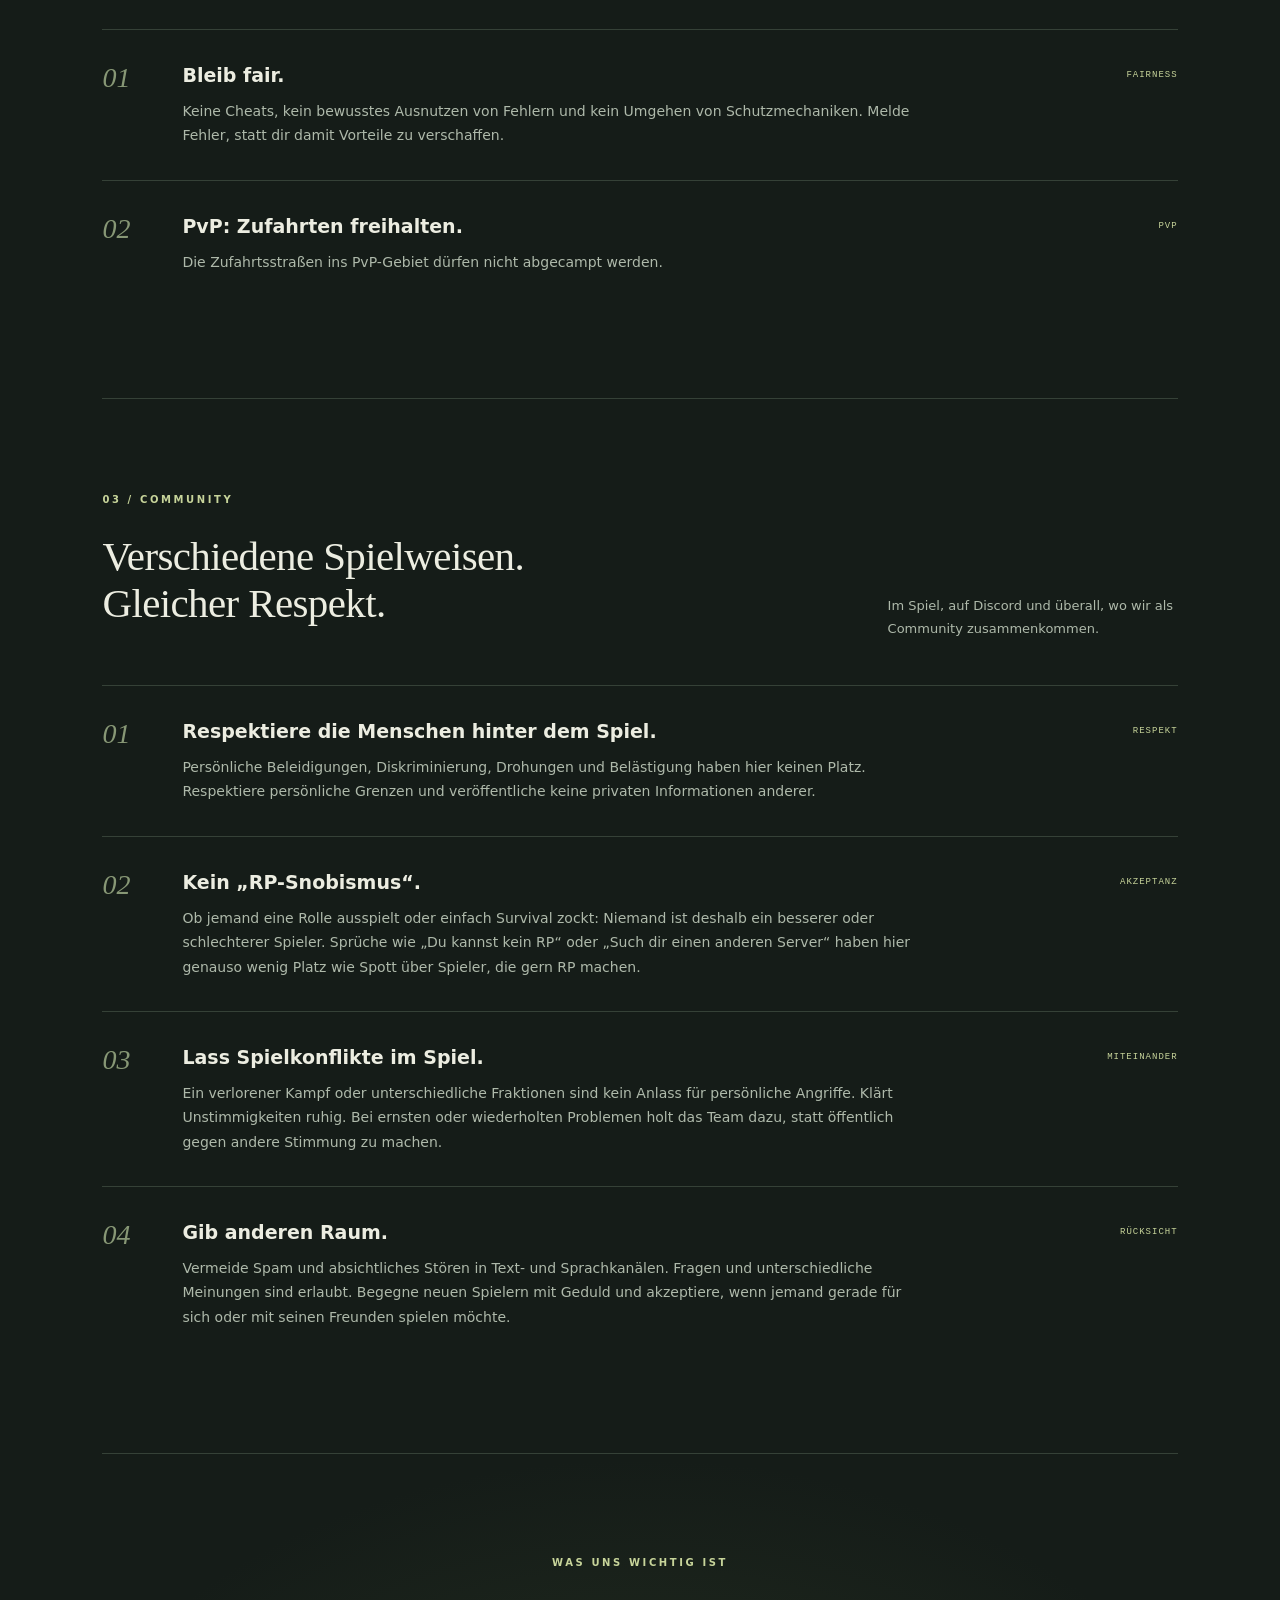
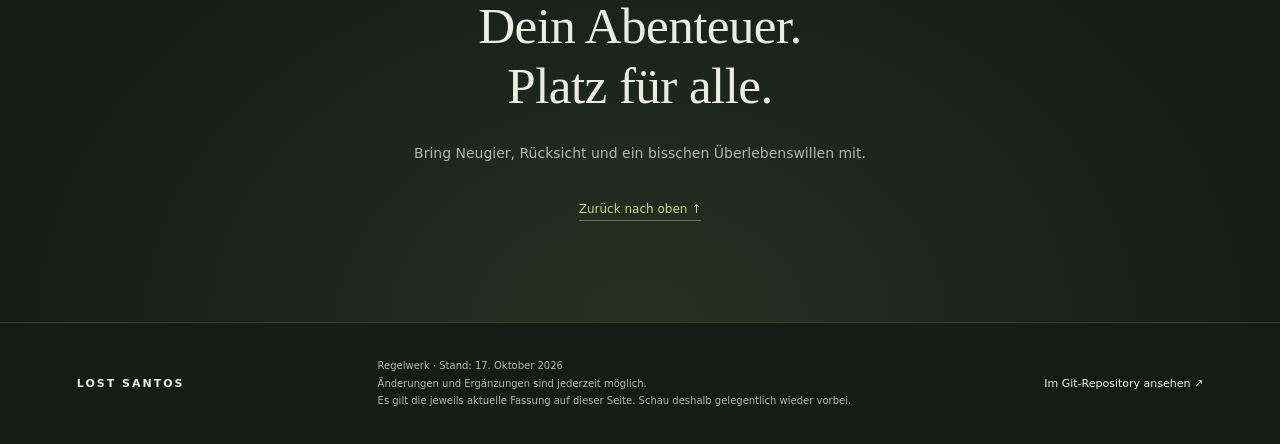
==== commit ab75244b: "Originaldownloads im eingebetteten Handbuch ausblenden" ====
--- a/website/regelwerk/index.html
+++ b/website/regelwerk/index.html
@@ -24,7 +24,7 @@
   <title>Das kleine Regelwerk · Lost Santos</title>
   <link rel="stylesheet" href="style.css?v=banners-2">
 <script id="discord:component-embed" type="application/json">{"component":{"accent_color":13096090,"components":[{"items":[{"media":{"url":"https://boreal-code-forge.github.io/LosT---Apocalypse-Server/assets/banners/regelwerk.png"},"description":"Lost Santos Apocalypse"}],"type":12},{"content":"## Lost Santos · Regelwerk\nSurvival, RP oder beides: Du entscheidest. Gemeinsam spielen, fair bleiben und andere Spielweisen respektieren.","type":10},{"components":[{"url":"https://boreal-code-forge.github.io/LosT---Apocalypse-Server/#ingame","style":5,"label":"Ingame-Regeln","type":2},{"url":"https://boreal-code-forge.github.io/LosT---Apocalypse-Server/#community","style":5,"label":"Community-Regeln","type":2}],"type":1}],"type":17}}</script>
-  <script defer src="assets/ingame.js?v=1"></script>
+  <script defer src="assets/ingame.js?v=2"></script>
 </head>
 <body>
   <a class="skip" href="#leitlinien">Direkt zu den Ingame-Regeln</a>
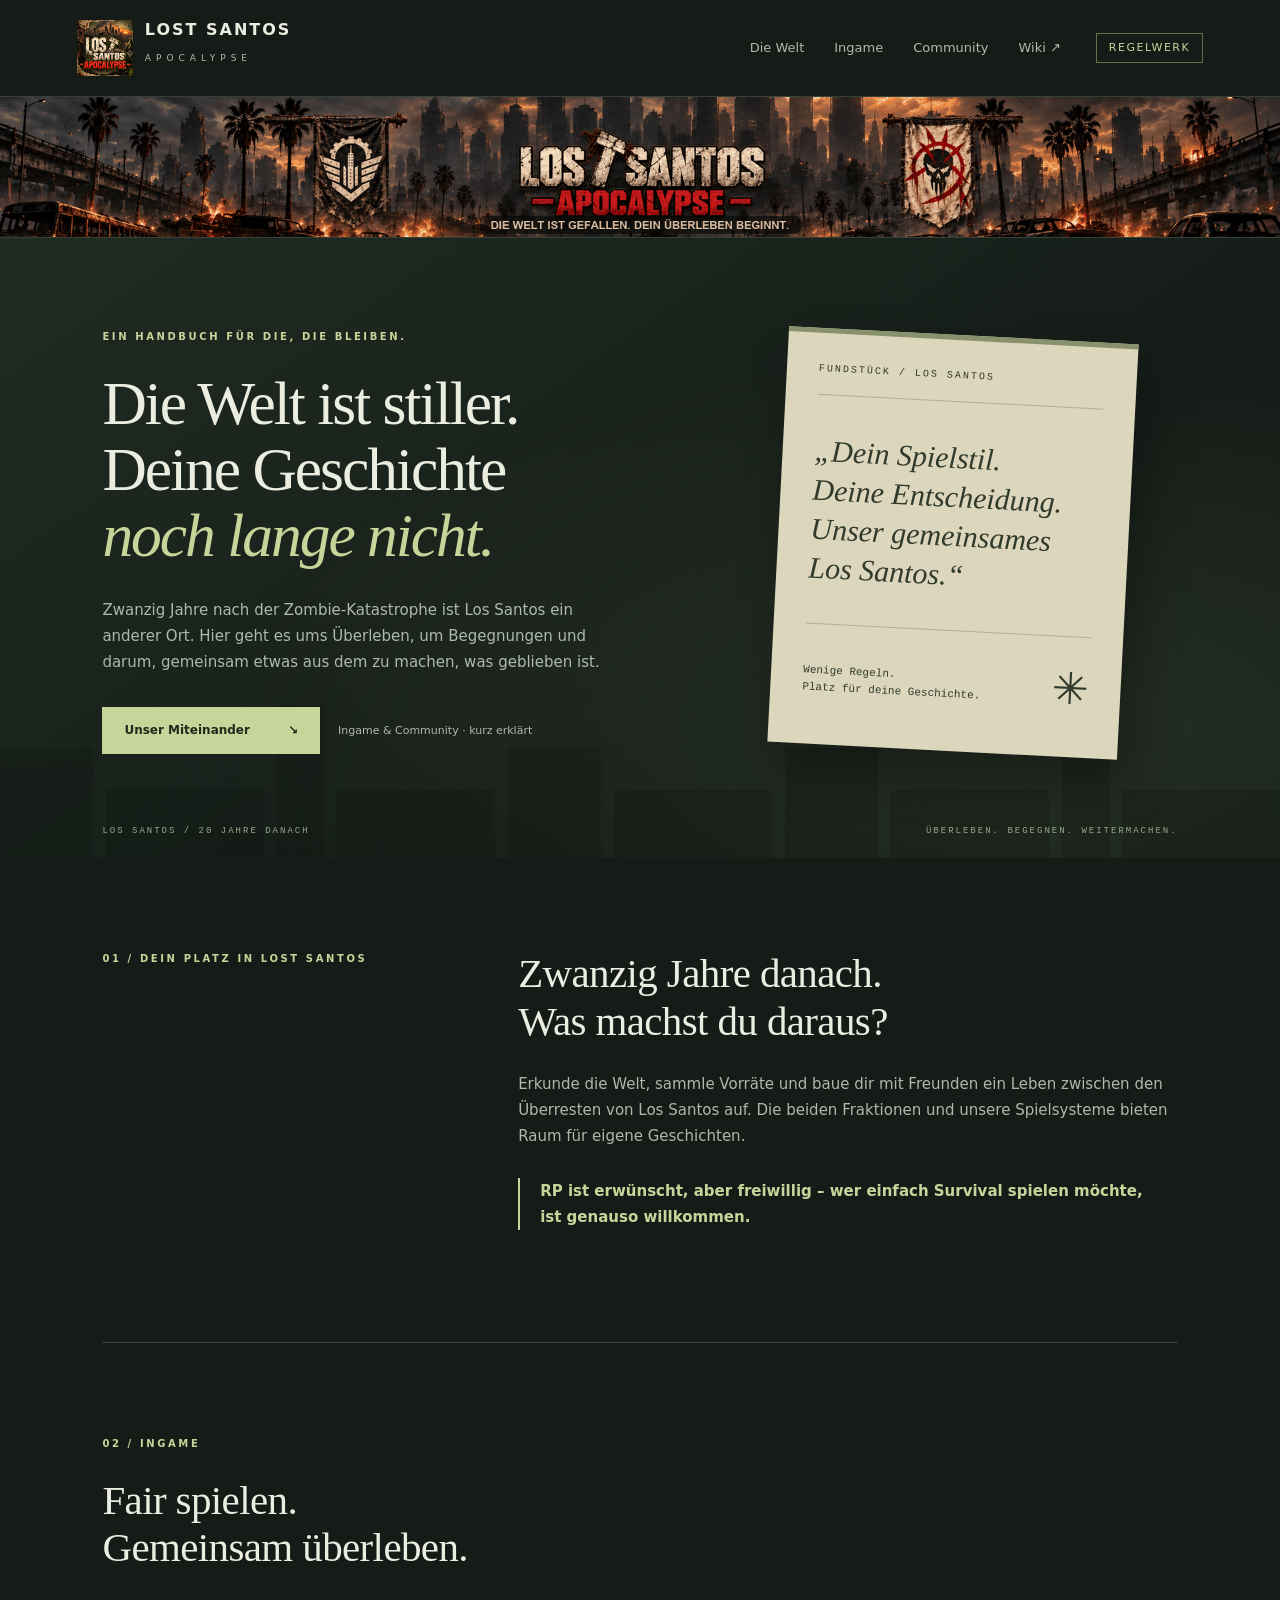
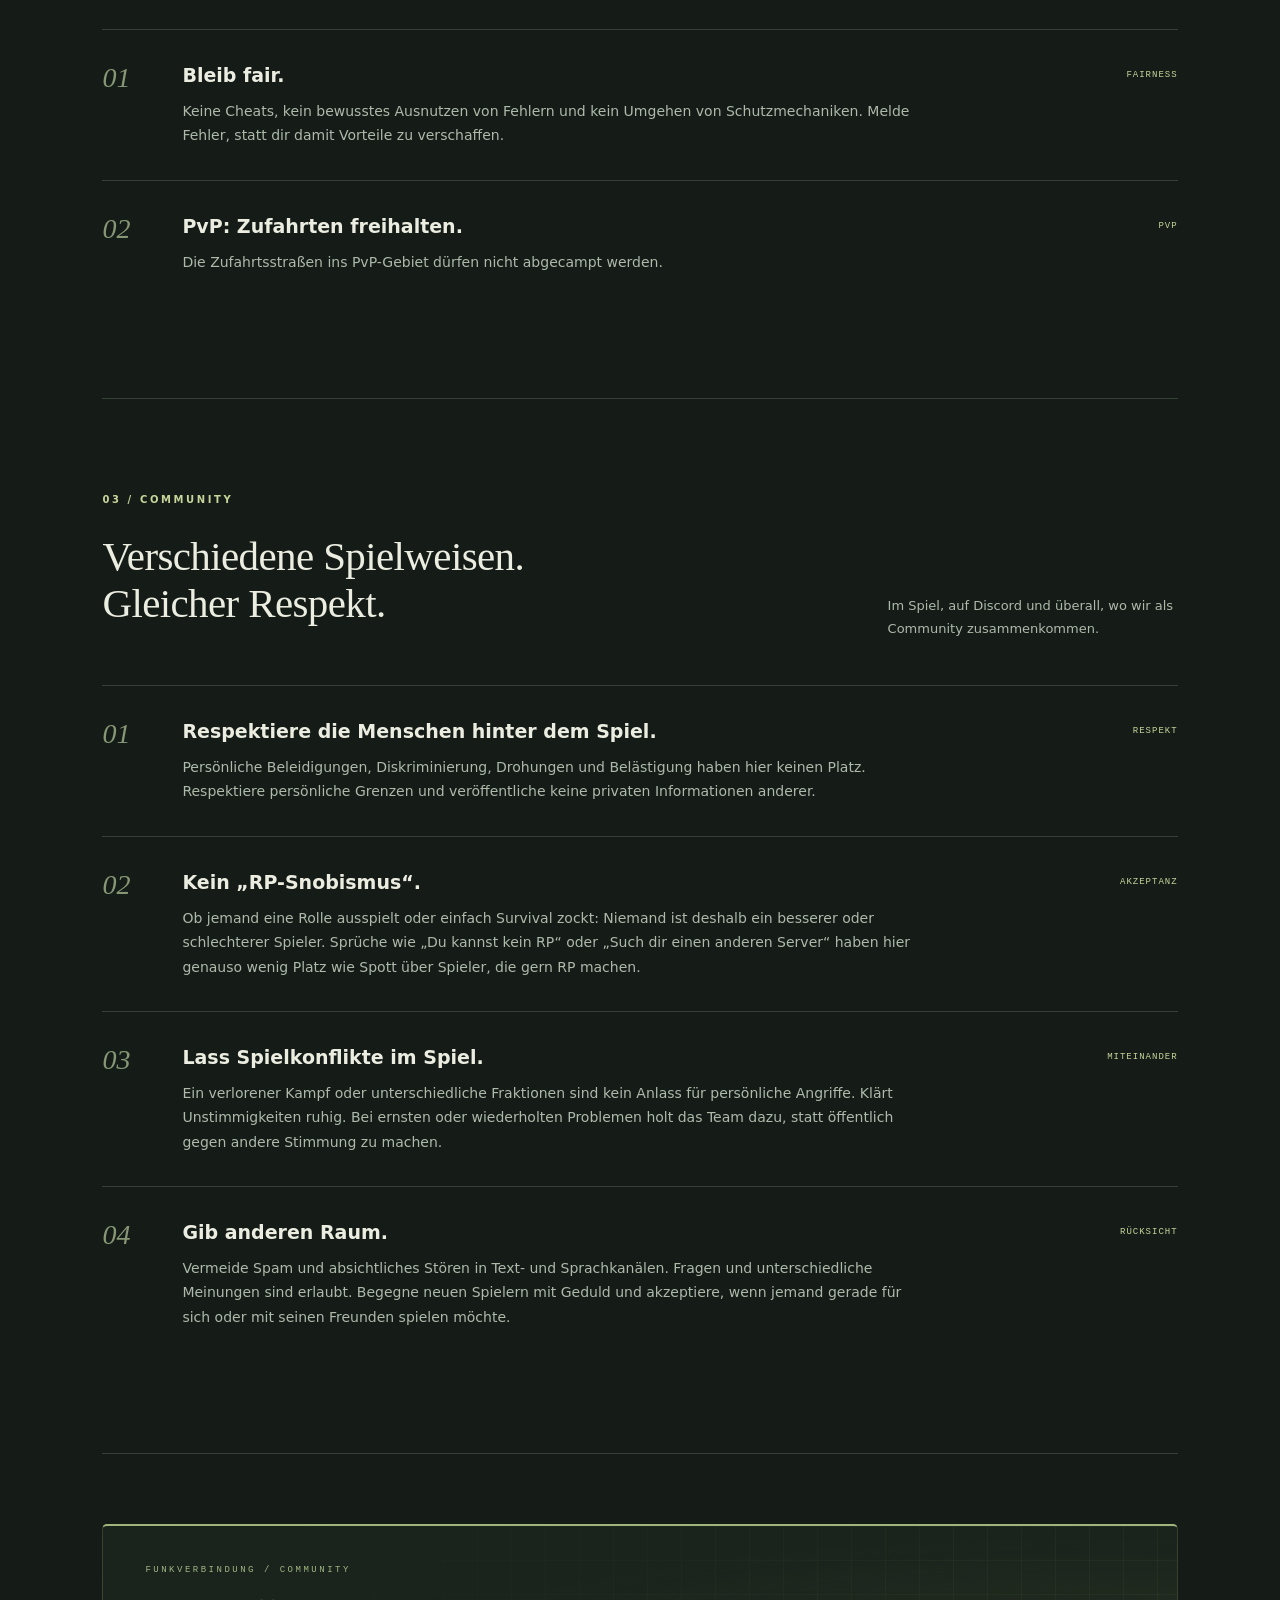
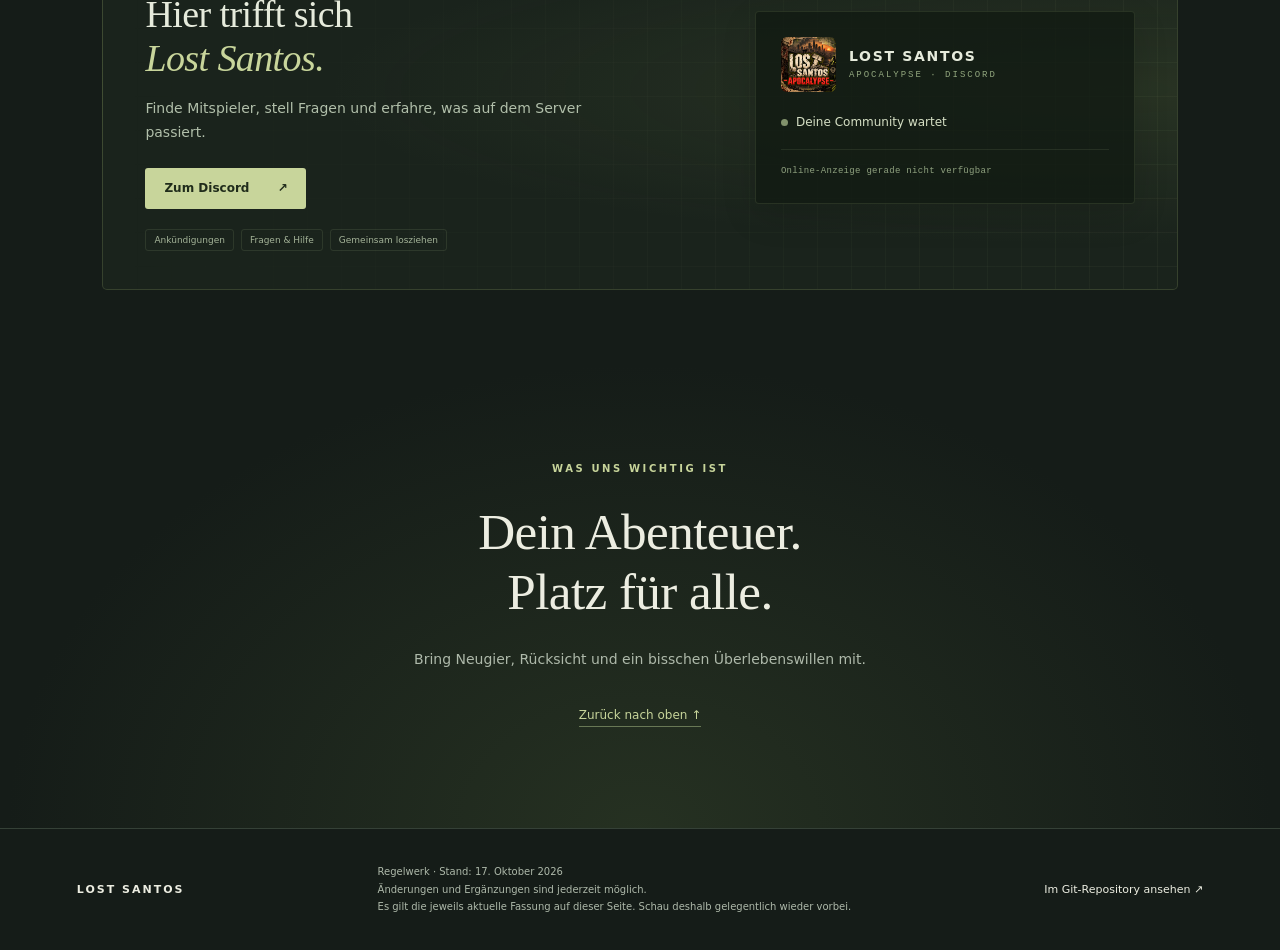
==== commit 168c7113: "Discord-Communitykarte mit Online-Anzeige einbetten" ====
--- a/website/regelwerk/index.html
+++ b/website/regelwerk/index.html
@@ -25,6 +25,7 @@
   <link rel="stylesheet" href="style.css?v=banners-2">
 <script id="discord:component-embed" type="application/json">{"component":{"accent_color":13096090,"components":[{"items":[{"media":{"url":"https://boreal-code-forge.github.io/LosT---Apocalypse-Server/assets/banners/regelwerk.png"},"description":"Lost Santos Apocalypse"}],"type":12},{"content":"## Lost Santos · Regelwerk\nSurvival, RP oder beides: Du entscheidest. Gemeinsam spielen, fair bleiben und andere Spielweisen respektieren.","type":10},{"components":[{"url":"https://boreal-code-forge.github.io/LosT---Apocalypse-Server/#ingame","style":5,"label":"Ingame-Regeln","type":2},{"url":"https://boreal-code-forge.github.io/LosT---Apocalypse-Server/#community","style":5,"label":"Community-Regeln","type":2}],"type":1}],"type":17}}</script>
   <script defer src="assets/ingame.js?v=2"></script>
+<link rel="stylesheet" href="assets/discord-widget.css?v=1"><script defer src="assets/discord-widget.js?v=1"></script>
 </head>
 <body>
   <a class="skip" href="#leitlinien">Direkt zu den Ingame-Regeln</a>
@@ -65,6 +66,7 @@
         <article><span class="number">04</span><div><h3>Gib anderen Raum.</h3><p>Vermeide Spam und absichtliches Stören in Text- und Sprachkanälen. Fragen und unterschiedliche Meinungen sind erlaubt. Begegne neuen Spielern mit Geduld und akzeptiere, wenn jemand gerade für sich oder mit seinen Freunden spielen möchte.</p></div><span class="rule-tag">RÜCKSICHT</span></article>
       </div>
     </section>
+    <section id="discord" class="ls-discord" data-discord-community aria-label="Lost Santos auf Discord"><div><p class="dc-kicker">FUNKVERBINDUNG / COMMUNITY</p><h2>Hier trifft sich<br><em>Lost Santos.</em></h2><p class="dc-copy">Finde Mitspieler, stell Fragen und erfahre, was auf dem Server passiert.</p><a class="dc-join" data-discord-join href="https://discord.com/invite/GADMFEZS" target="_blank" rel="noopener noreferrer">Zum Discord <span aria-hidden="true">↗</span></a><div class="dc-tags"><span>Ankündigungen</span><span>Fragen &amp; Hilfe</span><span>Gemeinsam losziehen</span></div></div><div class="dc-panel"><div class="dc-identity"><img class="dc-logo" src="assets/logo.png" width="55" height="55" alt="" loading="lazy"><div><strong>LOST SANTOS</strong><small>APOCALYPSE · DISCORD</small></div></div><div class="dc-presence"><span class="dc-dot" aria-hidden="true"></span><span data-discord-count role="status">Deine Community wartet</span></div><div class="dc-avatars" data-discord-avatars aria-hidden="true"></div><small class="dc-updated" data-discord-updated>Online-Anzeige wird geladen …</small></div></section>
     <section class="closing"><p class="eyebrow">WAS UNS WICHTIG IST</p><h2>Dein Abenteuer.<br>Platz für alle.</h2><p>Bring Neugier, Rücksicht und ein bisschen Überlebenswillen mit.</p><a href="#titel">Zurück nach oben ↑</a></section>
   </main>
   <footer><a class="footer-brand" href="#">LOST SANTOS</a><p>Regelwerk · Stand: 17. Oktober 2026<br>Änderungen und Ergänzungen sind jederzeit möglich.<br>Es gilt die jeweils aktuelle Fassung auf dieser Seite. Schau deshalb gelegentlich wieder vorbei.</p><a href="https://github.com/Boreal-Code-Forge/LosT---Apocalypse-Server/tree/main/website/regelwerk">Im Git-Repository ansehen ↗</a></footer>
--- a/website/regelwerk/assets/discord-widget.css
+++ b/website/regelwerk/assets/discord-widget.css
@@ -0,0 +1 @@
+.ls-discord[hidden]{display:none!important}.ls-discord{--dc-accent:#c8d59b;position:relative;isolation:isolate;display:grid;grid-template-columns:minmax(0,1.2fr) minmax(230px,.8fr);gap:40px;align-items:center;max-width:1120px;width:84%;margin:70px auto;padding:38px 42px;overflow:hidden;background:radial-gradient(ellipse at 94% 45%,#66794430,transparent 55%),#1a231c;border:1px solid #9daf6f38;border-top:2px solid #a0b57c;border-radius:5px;color:#e6ebdc}.ls-discord:before{content:"";position:absolute;inset:0;z-index:-1;background-image:linear-gradient(#9eaf7710 1px,transparent 1px),linear-gradient(90deg,#9eaf7710 1px,transparent 1px);background-size:34px 34px;mask-image:linear-gradient(90deg,transparent,#000)}.ls-discord .dc-kicker{font:9px/1.4 monospace;letter-spacing:2.5px;color:#a1b683;margin:0 0 16px}.ls-discord h2{font:38px/1.15 Georgia,serif;letter-spacing:-.6px;margin:0 0 17px;color:#e6ebdc}.ls-discord h2 em{font-weight:400;color:var(--dc-accent)}.ls-discord .dc-copy{color:#b1bfaa;font:14px/1.7 system-ui,sans-serif;max-width:440px;margin:0 0 23px}.ls-discord .dc-join{display:inline-flex;gap:28px;align-items:center;padding:12px 19px;background:var(--dc-accent);color:#202c1b;font:700 12px/1.4 system-ui,sans-serif;border-radius:3px;text-decoration:none}.ls-discord .dc-join:hover{background:#e0e9bc}.ls-discord .dc-join:focus-visible{outline:3px solid #e6ebdc;outline-offset:4px}.ls-discord .dc-panel{position:relative;padding:25px;background:#111a13c9;border:1px solid #8b9c672c;border-radius:4px;box-shadow:0 12px 35px #0002;min-width:0}.ls-discord .dc-identity{display:flex;align-items:center;gap:13px}.ls-discord .dc-logo{width:55px;height:55px;border-radius:6px;object-fit:contain}.ls-discord .dc-identity strong{display:block;font:800 14px/1.4 system-ui,sans-serif;letter-spacing:1.7px}.ls-discord .dc-identity small{display:block;font:9px/1.5 monospace;color:#92a77e;letter-spacing:2px;margin-top:3px}.ls-discord .dc-presence{display:flex;align-items:center;gap:8px;margin-top:22px;color:#d5dfc4;font:12px/1.4 system-ui,sans-serif}.ls-discord .dc-dot{width:7px;height:7px;border-radius:50%;background:#82926c;flex-shrink:0}.ls-discord[data-state=online] .dc-dot{background:#7bb86d;box-shadow:0 0 10px #7bb86d55}.ls-discord .dc-avatars{display:flex;min-height:42px;align-items:center;padding-left:7px;margin-top:15px}.ls-discord .dc-avatars:empty{display:none}.ls-discord .dc-avatars img{width:42px;height:42px;border:3px solid #172019;border-radius:50%;margin-left:-7px;object-fit:cover;background:#293425}.ls-discord .dc-updated{display:block;border-top:1px solid #92a57824;padding-top:15px;margin-top:18px;font:9px/1.5 monospace;color:#8fa17f;letter-spacing:.3px}.ls-discord .dc-tags{display:flex;flex-wrap:wrap;gap:7px;margin-top:20px}.ls-discord .dc-tags span{padding:4px 8px;border:1px solid #82976c30;border-radius:3px;color:#a4b398;font:9px/1.4 system-ui,sans-serif}.wiki-footer~.ls-discord{margin-top:30px}main .ls-discord.dc-wiki{width:100%;margin:48px 0 0;padding:30px;gap:25px}.ls-discord.dc-wiki h2{font-size:32px}@media(max-width:800px){.ls-discord,main .ls-discord.dc-wiki{grid-template-columns:1fr;padding:26px;gap:25px}.ls-discord h2{font-size:33px}.ls-discord .dc-panel{padding:20px}.ls-discord{margin:45px auto}}@media print{.ls-discord{display:none}}
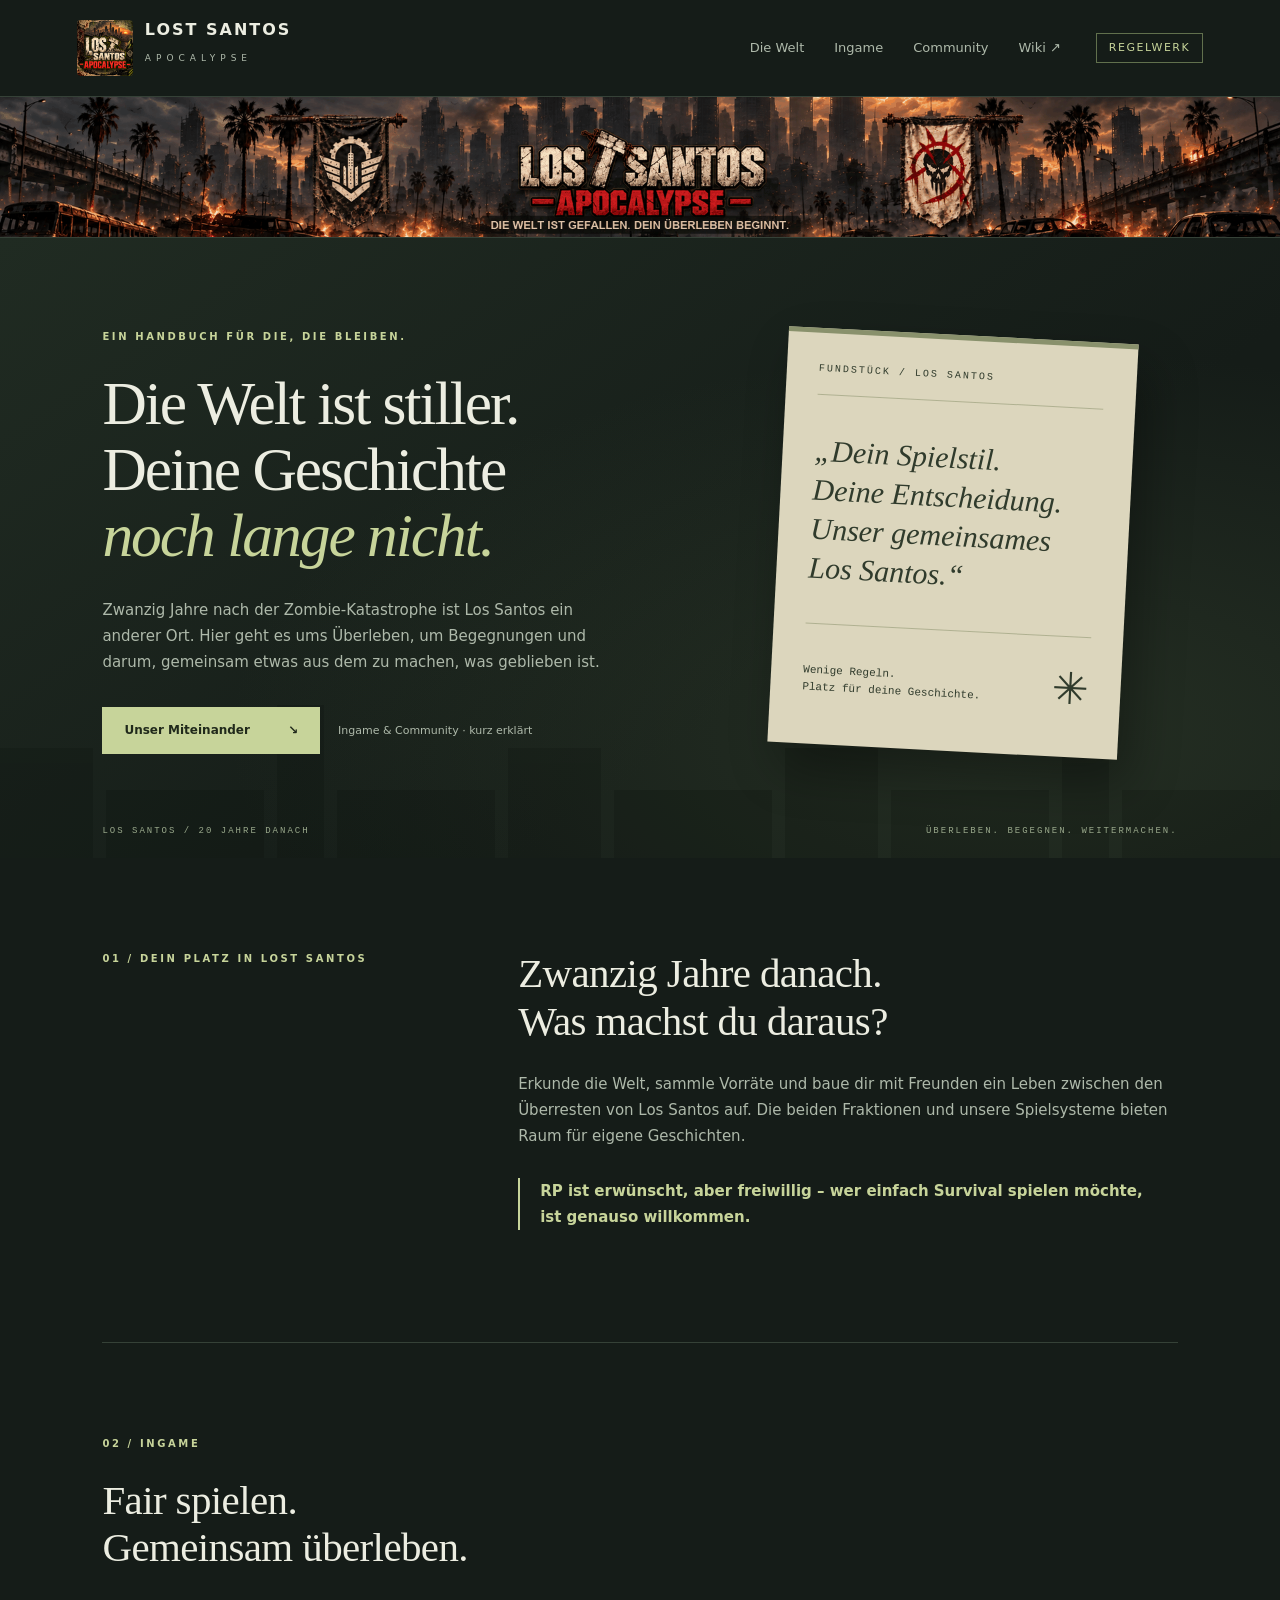
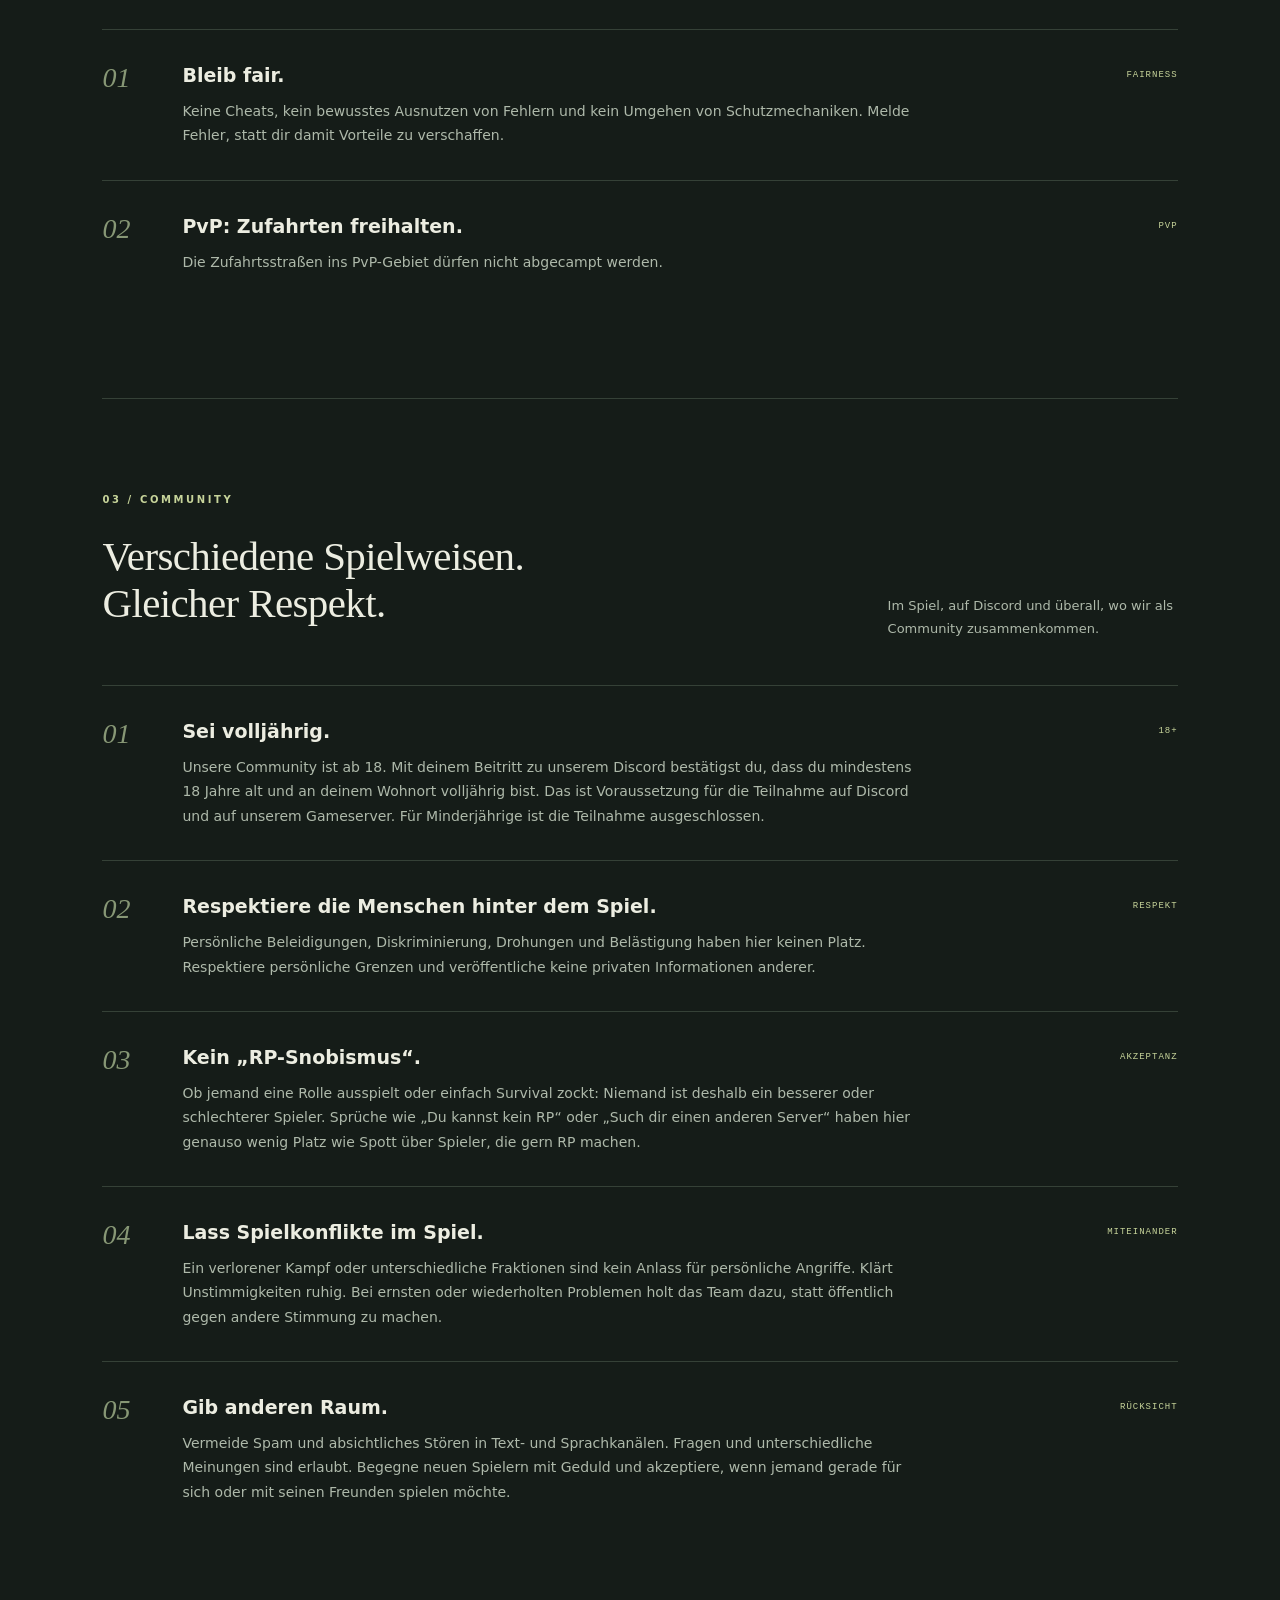
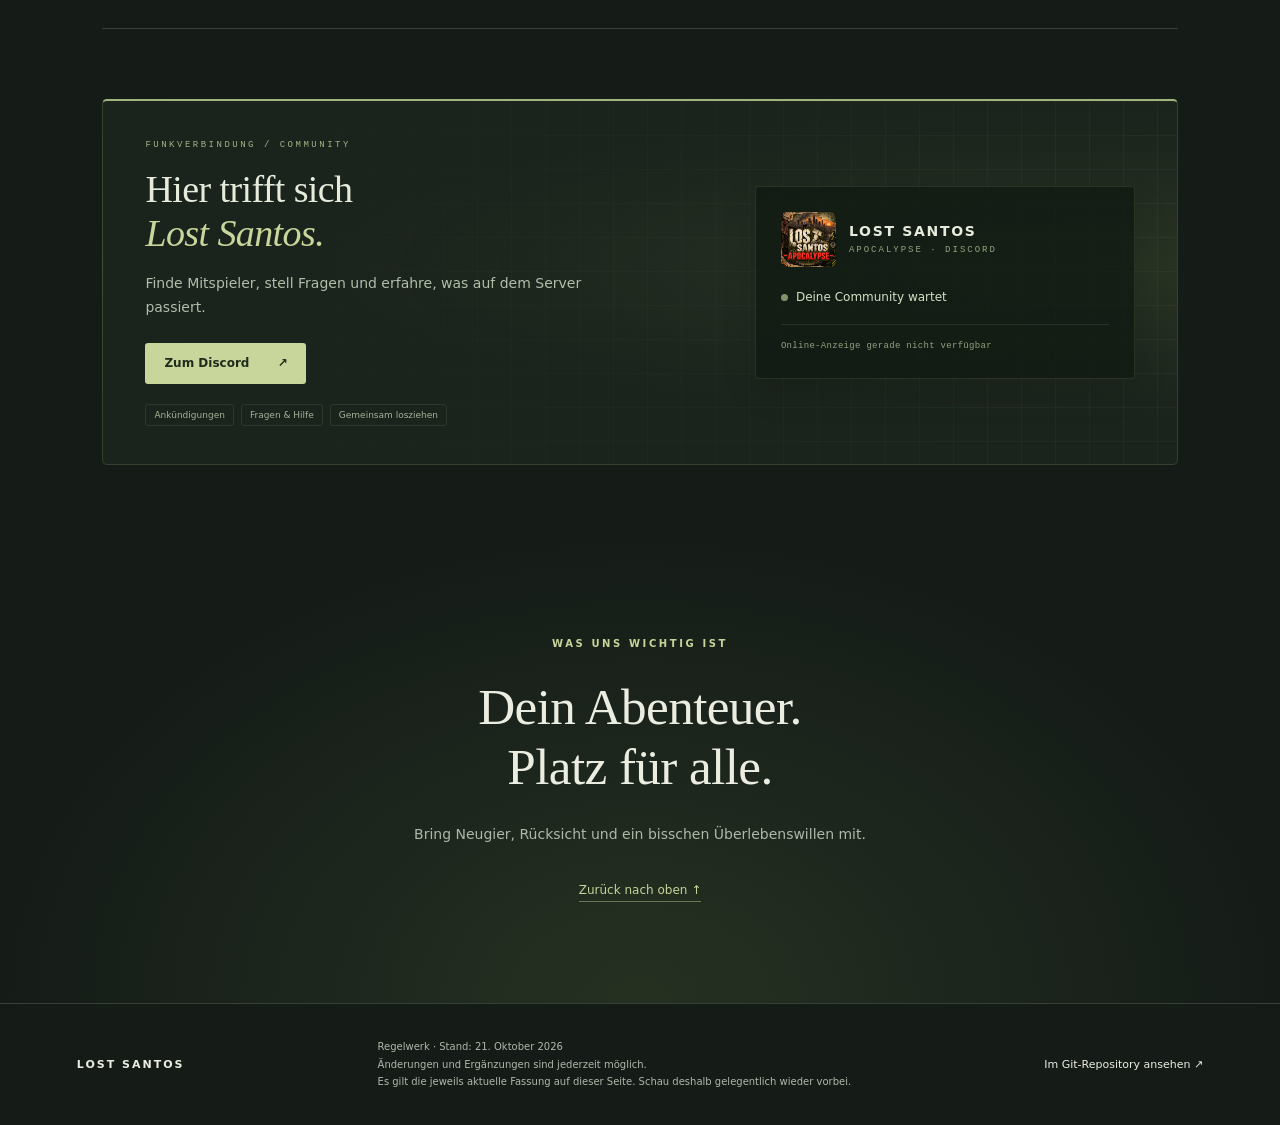
==== commit f34d41f6: "Volljährigkeit beim Discord-Beitritt als erste Community-Regel ergänzen" ====
--- a/website/regelwerk/index.html
+++ b/website/regelwerk/index.html
@@ -60,15 +60,16 @@
     </section>
     <section class="rules section" id="community"><div class="section-heading"><div><p class="eyebrow">03 / COMMUNITY</p><h2>Verschiedene Spielweisen.<br>Gleicher Respekt.</h2></div><p>Im Spiel, auf Discord und überall, wo wir als Community zusammenkommen.</p></div>
       <div class="rule-list">
-        <article><span class="number">01</span><div><h3>Respektiere die Menschen hinter dem Spiel.</h3><p>Persönliche Beleidigungen, Diskriminierung, Drohungen und Belästigung haben hier keinen Platz. Respektiere persönliche Grenzen und veröffentliche keine privaten Informationen anderer.</p></div><span class="rule-tag">RESPEKT</span></article>
-        <article><span class="number">02</span><div><h3>Kein „RP-Snobismus“.</h3><p>Ob jemand eine Rolle ausspielt oder einfach Survival zockt: Niemand ist deshalb ein besserer oder schlechterer Spieler. Sprüche wie „Du kannst kein RP“ oder „Such dir einen anderen Server“ haben hier genauso wenig Platz wie Spott über Spieler, die gern RP machen.</p></div><span class="rule-tag">AKZEPTANZ</span></article>
-        <article><span class="number">03</span><div><h3>Lass Spielkonflikte im Spiel.</h3><p>Ein verlorener Kampf oder unterschiedliche Fraktionen sind kein Anlass für persönliche Angriffe. Klärt Unstimmigkeiten ruhig. Bei ernsten oder wiederholten Problemen holt das Team dazu, statt öffentlich gegen andere Stimmung zu machen.</p></div><span class="rule-tag">MITEINANDER</span></article>
-        <article><span class="number">04</span><div><h3>Gib anderen Raum.</h3><p>Vermeide Spam und absichtliches Stören in Text- und Sprachkanälen. Fragen und unterschiedliche Meinungen sind erlaubt. Begegne neuen Spielern mit Geduld und akzeptiere, wenn jemand gerade für sich oder mit seinen Freunden spielen möchte.</p></div><span class="rule-tag">RÜCKSICHT</span></article>
+        <article><span class="number">01</span><div><h3>Sei volljährig.</h3><p>Unsere Community ist ab 18. Mit deinem Beitritt zu unserem Discord bestätigst du, dass du mindestens 18 Jahre alt und an deinem Wohnort volljährig bist. Das ist Voraussetzung für die Teilnahme auf Discord und auf unserem Gameserver. Für Minderjährige ist die Teilnahme ausgeschlossen.</p></div><span class="rule-tag">18+</span></article>
+        <article><span class="number">02</span><div><h3>Respektiere die Menschen hinter dem Spiel.</h3><p>Persönliche Beleidigungen, Diskriminierung, Drohungen und Belästigung haben hier keinen Platz. Respektiere persönliche Grenzen und veröffentliche keine privaten Informationen anderer.</p></div><span class="rule-tag">RESPEKT</span></article>
+        <article><span class="number">03</span><div><h3>Kein „RP-Snobismus“.</h3><p>Ob jemand eine Rolle ausspielt oder einfach Survival zockt: Niemand ist deshalb ein besserer oder schlechterer Spieler. Sprüche wie „Du kannst kein RP“ oder „Such dir einen anderen Server“ haben hier genauso wenig Platz wie Spott über Spieler, die gern RP machen.</p></div><span class="rule-tag">AKZEPTANZ</span></article>
+        <article><span class="number">04</span><div><h3>Lass Spielkonflikte im Spiel.</h3><p>Ein verlorener Kampf oder unterschiedliche Fraktionen sind kein Anlass für persönliche Angriffe. Klärt Unstimmigkeiten ruhig. Bei ernsten oder wiederholten Problemen holt das Team dazu, statt öffentlich gegen andere Stimmung zu machen.</p></div><span class="rule-tag">MITEINANDER</span></article>
+        <article><span class="number">05</span><div><h3>Gib anderen Raum.</h3><p>Vermeide Spam und absichtliches Stören in Text- und Sprachkanälen. Fragen und unterschiedliche Meinungen sind erlaubt. Begegne neuen Spielern mit Geduld und akzeptiere, wenn jemand gerade für sich oder mit seinen Freunden spielen möchte.</p></div><span class="rule-tag">RÜCKSICHT</span></article>
       </div>
     </section>
     <section id="discord" class="ls-discord" data-discord-community aria-label="Lost Santos auf Discord"><div><p class="dc-kicker">FUNKVERBINDUNG / COMMUNITY</p><h2>Hier trifft sich<br><em>Lost Santos.</em></h2><p class="dc-copy">Finde Mitspieler, stell Fragen und erfahre, was auf dem Server passiert.</p><a class="dc-join" data-discord-join href="https://discord.com/invite/GADMFEZS" target="_blank" rel="noopener noreferrer">Zum Discord <span aria-hidden="true">↗</span></a><div class="dc-tags"><span>Ankündigungen</span><span>Fragen &amp; Hilfe</span><span>Gemeinsam losziehen</span></div></div><div class="dc-panel"><div class="dc-identity"><img class="dc-logo" src="assets/logo.png" width="55" height="55" alt="" loading="lazy"><div><strong>LOST SANTOS</strong><small>APOCALYPSE · DISCORD</small></div></div><div class="dc-presence"><span class="dc-dot" aria-hidden="true"></span><span data-discord-count role="status">Deine Community wartet</span></div><div class="dc-avatars" data-discord-avatars aria-hidden="true"></div><small class="dc-updated" data-discord-updated>Online-Anzeige wird geladen …</small></div></section>
     <section class="closing"><p class="eyebrow">WAS UNS WICHTIG IST</p><h2>Dein Abenteuer.<br>Platz für alle.</h2><p>Bring Neugier, Rücksicht und ein bisschen Überlebenswillen mit.</p><a href="#titel">Zurück nach oben ↑</a></section>
   </main>
-  <footer><a class="footer-brand" href="#">LOST SANTOS</a><p>Regelwerk · Stand: 17. Oktober 2026<br>Änderungen und Ergänzungen sind jederzeit möglich.<br>Es gilt die jeweils aktuelle Fassung auf dieser Seite. Schau deshalb gelegentlich wieder vorbei.</p><a href="https://github.com/Boreal-Code-Forge/LosT---Apocalypse-Server/tree/main/website/regelwerk">Im Git-Repository ansehen ↗</a></footer>
+  <footer><a class="footer-brand" href="#">LOST SANTOS</a><p>Regelwerk · Stand: 21. Oktober 2026<br>Änderungen und Ergänzungen sind jederzeit möglich.<br>Es gilt die jeweils aktuelle Fassung auf dieser Seite. Schau deshalb gelegentlich wieder vorbei.</p><a href="https://github.com/Boreal-Code-Forge/LosT---Apocalypse-Server/tree/main/website/regelwerk">Im Git-Repository ansehen ↗</a></footer>
 </body>
 </html>
